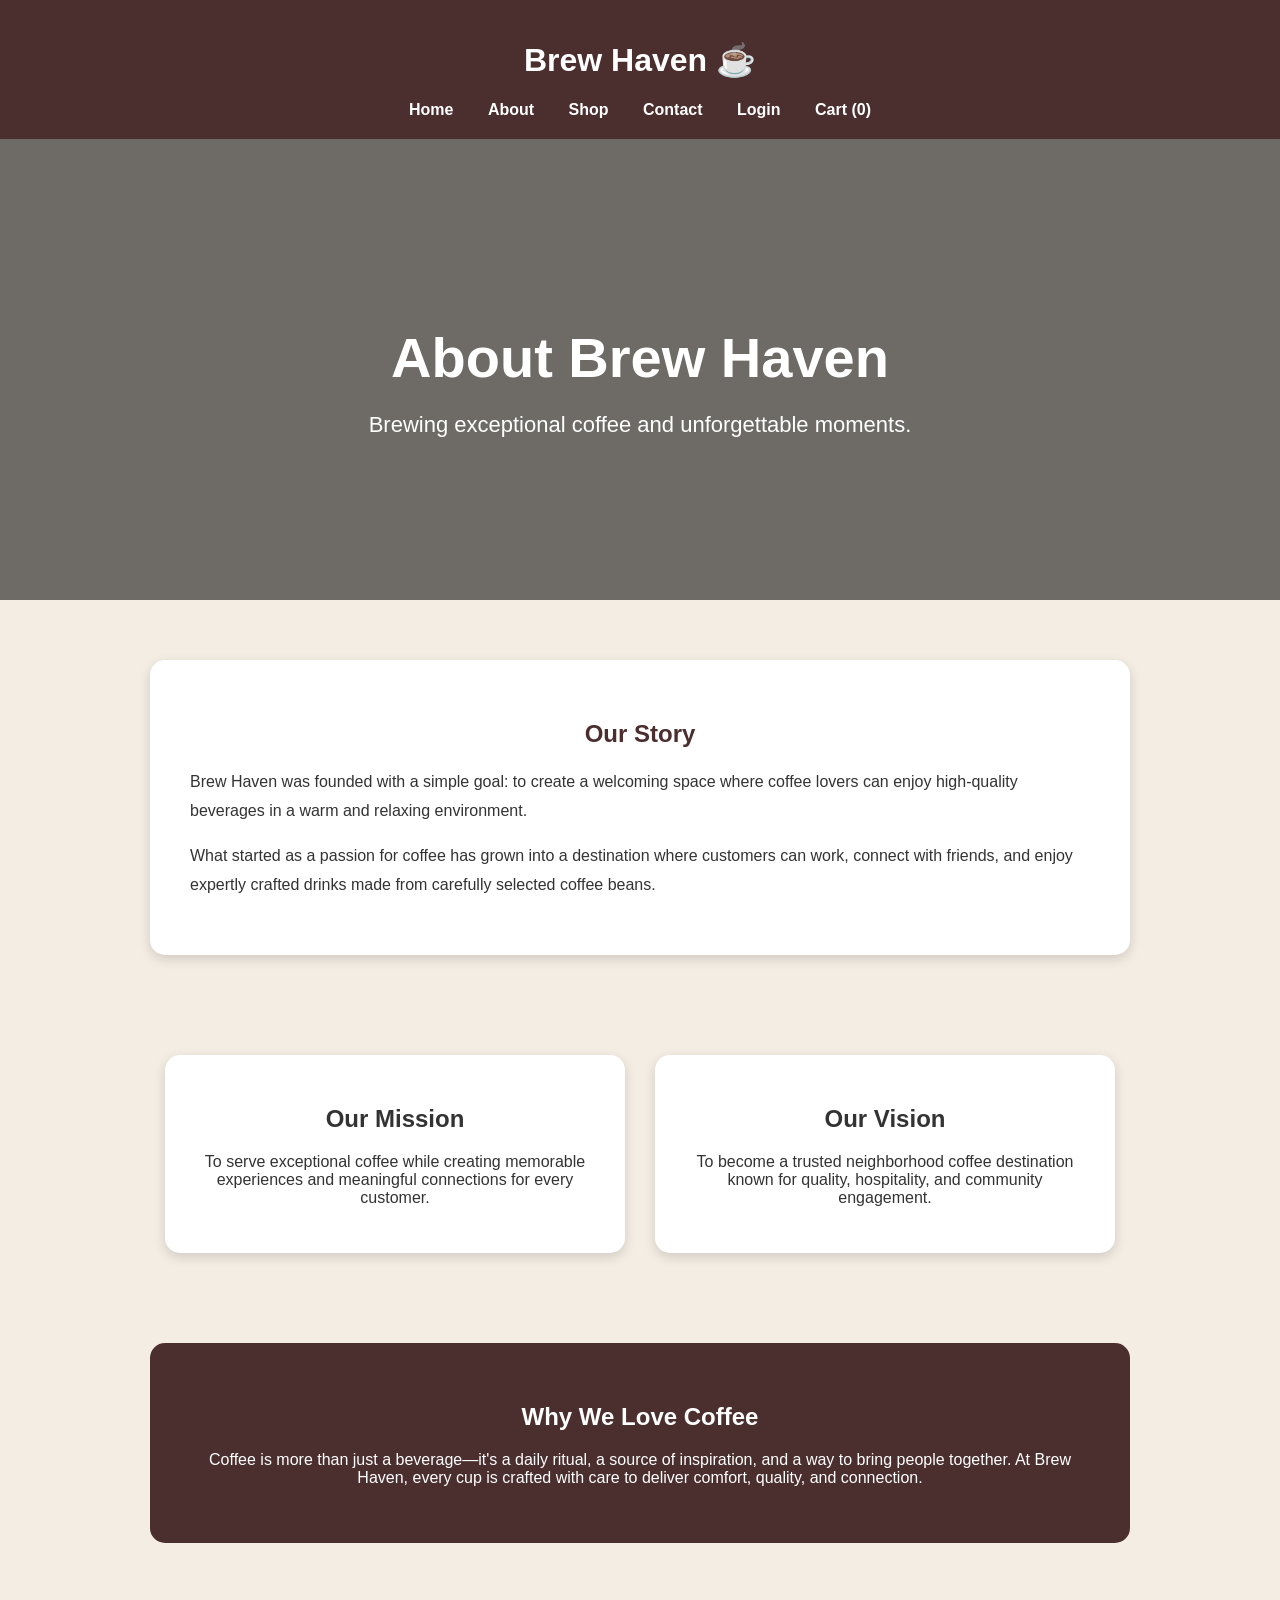
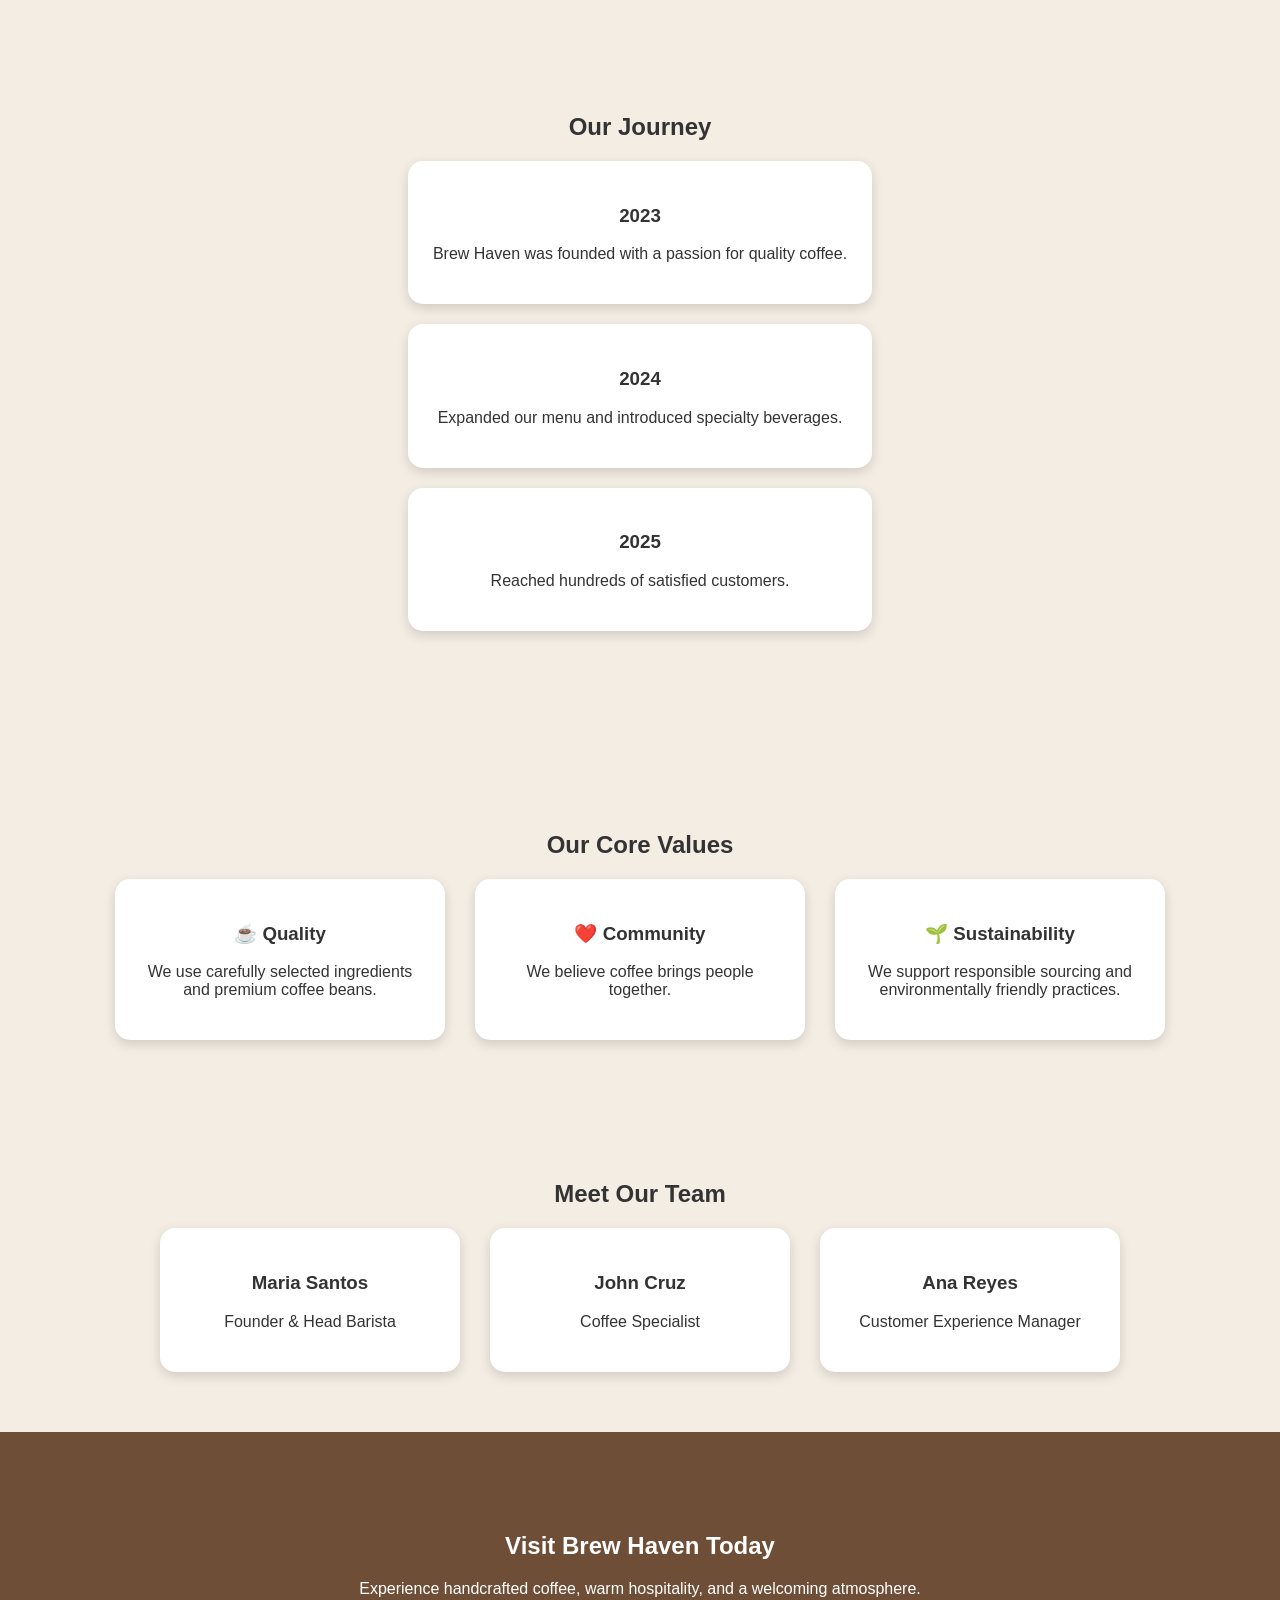
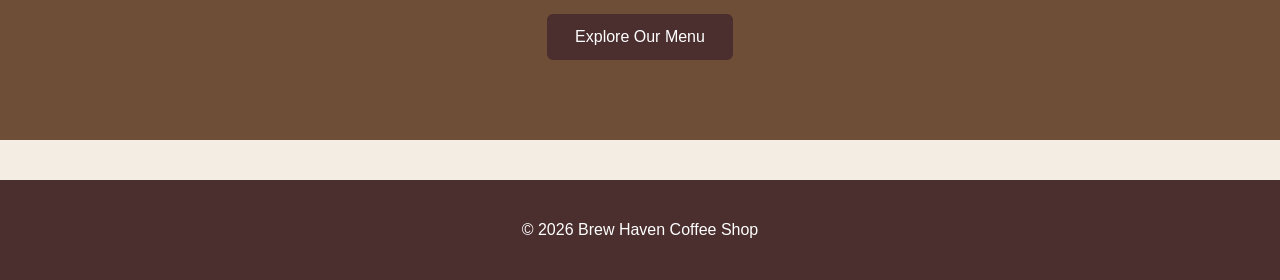
==== about.html @ 2f099eab "Add files via upload" ====
<!DOCTYPE html>

<html lang="en">
<head>
    <meta charset="UTF-8">
    <meta name="viewport" content="width=device-width, initial-scale=1.0">
    <title>About Us - Brew Haven</title>
    <link rel="icon" href="images/favicon.jpg?v=5">
    <link rel="stylesheet" href="style.css">
</head>

<body>

<header>
    <h1>Brew Haven ☕</h1>

<nav>
    <a href="index.html">Home</a>
    <a href="about.html">About</a>
    <a href="products.html">Shop</a>
    <a href="contact.html">Contact</a>
    <a href="login.html">Login</a>
    <a href="cart.html">
    Cart (<span id="cartCount">0</span>)
</a>
</nav>

</header>

<section class="about-banner">
    <h1>About Brew Haven</h1>
    <p>Brewing exceptional coffee and unforgettable moments.</p>
</section>

<section class="about-content">

<h2>Our Story</h2>

<p>
    Brew Haven was founded with a simple goal: to create a welcoming
    space where coffee lovers can enjoy high-quality beverages in a
    warm and relaxing environment.
</p>

<p>
    What started as a passion for coffee has grown into a destination
    where customers can work, connect with friends, and enjoy expertly
    crafted drinks made from carefully selected coffee beans.
</p>

</section>

<section class="mission-vision">

<div class="mv-card">
    <h2>Our Mission</h2>

    <p>
        To serve exceptional coffee while creating memorable experiences
        and meaningful connections for every customer.
    </p>
</div>

<div class="mv-card">
    <h2>Our Vision</h2>

    <p>
        To become a trusted neighborhood coffee destination known for
        quality, hospitality, and community engagement.
    </p>
</div>

<section class="coffee-passion">

    <h2>Why We Love Coffee</h2>

    <p>
        Coffee is more than just a beverage—it's a daily ritual,
        a source of inspiration, and a way to bring people together.
        At Brew Haven, every cup is crafted with care to deliver
        comfort, quality, and connection.
    </p>

</section>

<section class="journey">

    <h2>Our Journey</h2>

    <div class="journey-card">
        <h3>2023</h3>
        <p>Brew Haven was founded with a passion for quality coffee.</p>
    </div>

    <div class="journey-card">
        <h3>2024</h3>
        <p>Expanded our menu and introduced specialty beverages.</p>
    </div>

    <div class="journey-card">
        <h3>2025</h3>
        <p>Reached hundreds of satisfied customers.</p>
    </div>

</section>

</section>

<section class="values">

<h2>Our Core Values</h2>

<div class="values-grid">

    <div class="value-card">
        <h3>☕ Quality</h3>
        <p>We use carefully selected ingredients and premium coffee beans.</p>
    </div>

    <div class="value-card">
        <h3>❤️ Community</h3>
        <p>We believe coffee brings people together.</p>
    </div>

    <div class="value-card">
        <h3>🌱 Sustainability</h3>
        <p>We support responsible sourcing and environmentally friendly practices.</p>
    </div>

</div>

</section>

<section class="team-section">

<h2>Meet Our Team</h2>

<div class="team-grid">

    <div class="team-card">
        <h3>Maria Santos</h3>
        <p>Founder & Head Barista</p>
    </div>

    <div class="team-card">
        <h3>John Cruz</h3>
        <p>Coffee Specialist</p>
    </div>

    <div class="team-card">
        <h3>Ana Reyes</h3>
        <p>Customer Experience Manager</p>
    </div>

</div>

</section>

<section class="visit-us">

    <h2>Visit Brew Haven Today</h2>

    <p>
        Experience handcrafted coffee, warm hospitality,
        and a welcoming atmosphere.
    </p>

    <a href="products.html">
        <button>Explore Our Menu</button>
    </a>

</section>

<footer>
    <p>© 2026 Brew Haven Coffee Shop</p>
</footer>

<script>

function updateCartCount(){

    const cart =
    JSON.parse(
        localStorage.getItem("cart")
    ) || [];

    const cartCount =
    document.getElementById(
        "cartCount"
    );

    if(cartCount){

        cartCount.textContent =
        cart.length;

    }
}

updateCartCount();

</script>

</body>
</html>
---- style.css ----
body{
margin:0;
font-family:Arial, sans-serif;
background:#f4ede4;
color:#333;
}

header{
background:#4b2e2e;
color:white;
text-align:center;
padding:20px;
}

nav{
margin-top:15px;
}

nav a{
color:white;
text-decoration:none;
margin:0 15px;
font-weight:bold;
}

.hero{
background-image:
linear-gradient(
rgba(0,0,0,.55),
rgba(0,0,0,.55)
),
url('https://images.unsplash.com/photo-1495474472287-4d71bcdd2085?w=1600');

background-size:cover;
background-position:center;
color:white;
text-align:center;
padding:140px 20px;

}

.hero h1{
font-size:60px;
margin-bottom:10px;
}

.hero h2{
font-size:36px;
margin-bottom:20px;
}

.hero p{
max-width:700px;
margin:auto;
line-height:1.8;
margin-bottom:30px;
}

button{
background:#4b2e2e;
color:white;
border:none;
padding:14px 28px;
border-radius:6px;
cursor:pointer;
font-size:16px;
}

button:hover{
    background:#6f4e37;
}

.featured,
.why-us,
.about-home,
.gallery,
.reviews{
padding:80px 20px;
text-align:center;
}

.featured h2{
    text-align:center;
    width:100%;
    display:block;
    margin-bottom:40px;
    color:#4b2e2e;
    font-size:36px;
}

.featured h2,
.why-us h2,
.about-home h2,
.gallery h2,
.reviews h2{
color:#4b2e2e;
font-size:36px;
margin-bottom:40px;
}

.featured-grid,
.feature-row{
display:flex;
justify-content:center;
gap:30px;
flex-wrap:wrap;
}

.feature-card,
.why-card{
background:white;
width:280px;
padding:30px;
border-radius:15px;
box-shadow:0 4px 12px rgba(0,0,0,.15);
}

.about-home{
max-width:900px;
margin:auto;
background:white;
border-radius:15px;
box-shadow:0 4px 12px rgba(0,0,0,.15);
}

.about-home p{
line-height:1.8;
}

.stats{
background:#4b2e2e;
color:white;
display:flex;
justify-content:center;
gap:100px;
padding:60px 20px;
flex-wrap:wrap;
}

.stat h2{
font-size:42px;
margin-bottom:10px;
}

.gallery-grid{
display:flex;
justify-content:center;
gap:20px;
flex-wrap:wrap;
}

.gallery-grid img{
width:320px;
height:220px;
object-fit:cover;
border-radius:15px;
box-shadow:0 4px 12px rgba(0,0,0,.15);
}

.review-card{
background:white;
max-width:500px;
margin:20px auto;
padding:25px;
border-radius:15px;
box-shadow:0 4px 12px rgba(0,0,0,.15);
}

footer{
background:#4b2e2e;
color:white;
text-align:center;
padding:25px;
margin-top:40px;
}

.about-banner{
    background-image:
    linear-gradient(
        rgba(0,0,0,.55),
        rgba(0,0,0,.55)
    ),
    url('https://images.unsplash.com/photo-1445116572660-236099ec97a0?w=1600');

    background-size:cover;
    background-position:center;

    color:white;
    text-align:center;
    padding:140px 20px;
}

.about-banner h1{
    font-size:56px;
    margin-bottom:15px;
}

.about-banner p{
    font-size:22px;
}

.about-content{
max-width:900px;
margin:60px auto;
background:white;
padding:40px;
border-radius:15px;
box-shadow:0 4px 12px rgba(0,0,0,.15);
}

.about-content h2{
color:#4b2e2e;
text-align:center;
}

.about-content p{
line-height:1.8;
}

.mission-vision{
display:flex;
justify-content:center;
gap:30px;
flex-wrap:wrap;
padding:40px 20px;
}

.mv-card{
background:white;
width:400px;
padding:30px;
border-radius:15px;
box-shadow:0 4px 12px rgba(0,0,0,.15);
text-align:center;
}

.values{
padding:60px 20px;
text-align:center;
}

.values-grid{
display:flex;
justify-content:center;
gap:30px;
flex-wrap:wrap;
}

.value-card{
background:white;
width:280px;
padding:25px;
border-radius:15px;
box-shadow:0 4px 12px rgba(0,0,0,.15);
}

.team-section{
padding:60px 20px;
text-align:center;
}

.team-grid{
display:flex;
justify-content:center;
gap:30px;
flex-wrap:wrap;
}

.team-card{
background:white;
width:250px;
padding:25px;
border-radius:15px;
box-shadow:0 4px 12px rgba(0,0,0,.15);
}

.coffee-passion{
    max-width:900px;
    margin:60px auto;
    background:#4b2e2e;
    color:white;
    padding:40px;
    border-radius:15px;
    text-align:center;
}

.journey{
    padding:60px 20px;
    text-align:center;
}

.journey-card{
    background:white;
    max-width:700px;
    margin:20px auto;
    padding:25px;
    border-radius:15px;
    box-shadow:0 4px 12px rgba(0,0,0,.15);
}

.visit-us{
    background:#6f4e37;
    color:white;
    text-align:center;
    padding:80px 20px;
}

.shop-banner{
background-image:
linear-gradient(
rgba(0,0,0,.55),
rgba(0,0,0,.55)
),
url('https://images.unsplash.com/photo-1509042239860-f550ce710b93?w=1600');

background-size:cover;
background-position:center;
text-align:center;
color:white;
padding:120px 20px;

}

.shop-banner h1{
font-size:56px;
}

.menu-category{
padding:60px 20px;
text-align:center;
}

.menu-category h2{
color:#4b2e2e;
margin-bottom:30px;
font-size:36px;
}

.products{
display:flex;
justify-content:center;
gap:30px;
flex-wrap:wrap;
}

.card{
    background:white;
    width:300px;
    border-radius:15px;
    overflow:hidden;
    box-shadow:0 4px 12px rgba(0,0,0,.15);
    text-align:center;
}

.card:hover{
transform:translateY(-8px);
}

.card img{
width:100%;
height:220px;
object-fit:cover;
}

.card h3{
color:#4b2e2e;
margin-top:15px;
}

.card p{
font-weight:bold;
}

.card button{
margin-bottom:20px;
}

.card select{
width:80%;
padding:10px;
border-radius:8px;
border:1px solid #ccc;
margin-bottom:15px;
}

.contact-banner{
    background-image:
    linear-gradient(
        rgba(0,0,0,.55),
        rgba(0,0,0,.55)
    ),
    url('https://images.unsplash.com/photo-1495474472287-4d71bcdd2085?w=1600');

    background-size:cover;
    background-position:center;

    color:white;
    text-align:center;
    padding:120px 20px;
}

.contact-container{
    display:flex;
    justify-content:center;
    gap:40px;
    flex-wrap:wrap;
    padding:80px 20px;
}

.contact-form,
.contact-info{
    background:white;
    padding:30px;
    width:450px;
    border-radius:15px;
    box-shadow:0 4px 12px rgba(0,0,0,.15);
}

.contact-form input,
.contact-form textarea{
    width:100%;
    box-sizing:border-box;
    padding:15px;
    margin-bottom:20px;
    border:1px solid #ddd;
    border-radius:10px;
    font-size:16px;
}

.hours-section,
.map-section,
.social-section,
.faq-section{
    padding:60px 20px;
    text-align:center;
}

.hours-card,
.map-placeholder{
    max-width:700px;
    margin:auto;
    background:white;
    padding:30px;
    border-radius:15px;
    box-shadow:0 4px 12px rgba(0,0,0,.15);
}

.social-links{
    display:flex;
    justify-content:center;
    gap:40px;
    flex-wrap:wrap;
}

.social-links a{
    background:white;
    padding:25px;
    width:220px;
    text-decoration:none;
    color:#4b2e2e;
    font-weight:bold;
    border-radius:15px;
    box-shadow:0 4px 12px rgba(0,0,0,.15);
    transition:transform .3s;
}

.social-links a:hover{
    transform:translateY(-5px);
}

.faq-card{
    max-width:700px;
    margin:20px auto;
    background:white;
    padding:25px;
    border-radius:15px;
    box-shadow:0 4px 12px rgba(0,0,0,.15);
}

.login-page{

background-image:
linear-gradient(
    rgba(0,0,0,.55),
    rgba(0,0,0,.55)
),
url('https://images.unsplash.com/photo-1495474472287-4d71bcdd2085?w=1600');

background-size:cover;
background-position:center;
min-height:80vh;
display:flex;
justify-content:center;
align-items:center;
padding:50px 20px;

}

.login-card{

    background:white;
    width:500px;
    max-width:90%;
    padding:50px;
    border-radius:20px;
    text-align:center;
    box-shadow:0 8px 25px rgba(0,0,0,.15);
}

.login-card h2{
color:#4b2e2e;
}

.login-card p{
margin-bottom:25px;
}

.login-card input{
    width:100%;
    box-sizing:border-box;
    padding:14px;
    margin-bottom:15px;
    border:1px solid #ddd;
    border-radius:10px;
    font-size:16px;
}

.login-options{
    display:flex;
    justify-content:space-between;
    align-items:center;
    margin:20px 0;
}

.login-options label{
    display:flex;
    align-items:center;
    gap:10px;
    cursor:pointer;
    font-size:18px;
}

.login-options input[type="checkbox"]{
    width:18px;
    height:18px;
    margin:0;
}


.login-card button{
width:100%;
padding:15px;
}

.guest-btn{
background:#8b6b5c;
margin-top:10px;
}

.register-link{
margin-top:20px;
}

.register-link{
    text-align:center;
    margin-top:25px;
    font-size:18px;
}

.cart-banner{
    background:linear-gradient(
        rgba(0,0,0,.5),
        rgba(0,0,0,.5)
    ),
    url('images/espresso.jpg');

    background-size:cover;
    background-position:center;

    color:white;
    text-align:center;

    padding:100px 20px;
}

.cart-container{
    padding:60px 20px;
    display:flex;
    justify-content:center;
}

.cart-card{
    background:white;
    width:800px;
    max-width:95%;
    padding:40px;
    border-radius:20px;
    box-shadow:0 8px 25px rgba(0,0,0,.15);
}

.cart-card h2{
    text-align:center;
    color:#4b2e2e;
    margin-bottom:30px;
}

.cart-item{
    display:flex;
    justify-content:space-between;
    padding:15px 0;
    border-bottom:1px solid #eee;
}

.cart-summary{
    margin-top:25px;
}

.cart-summary p,
.cart-summary h3{
    display:flex;
    justify-content:space-between;
    margin:15px 0;
}

.cart-buttons{
    display:flex;
    justify-content:center;
    gap:20px;
    flex-wrap:wrap;
    margin-top:30px;
}

.checkout-btn{
    background:#8b6b5c;
}

.cart-quote{
    text-align:center;
    margin-top:30px;
    font-style:italic;
    color:#666;
}

.empty-cart{
    text-align:center;
    padding:30px;
}

.checkout-banner{

    background:
    linear-gradient(
        rgba(0,0,0,.5),
        rgba(0,0,0,.5)
    ),
    url('images/espresso.jpg');

    background-size:cover;
    background-position:center;

    color:white;
    text-align:center;

    padding:100px 20px;
}

.checkout-container{
    display:flex;
    justify-content:center;
    gap:40px;
    flex-wrap:wrap;
    padding:60px 20px;
}

.checkout-form,
.receipt-card{
    width:400px;
    text-align:center;
}

.receipt-card h2{
    margin-bottom:30px;
}

.receipt-card hr{
    margin:20px 0;
}

.receipt-card button{
    width:100%;
    margin-top:25px;
}

.checkout-form{
    width:550px;
}

.receipt-card{
    width:350px;
}

.checkout-form input,
.checkout-form textarea,
.checkout-form select{
    width:100%;
    box-sizing:border-box;
    padding:15px;
    margin-bottom:15px;
    border:1px solid #ddd;
    border-radius:10px;
}

.receipt-card h2{
    text-align:center;
    color:#4b2e2e;
}

.receipt-card p,
.receipt-card h3{
    display:flex;
    justify-content:space-between;
    margin:15px 0;
}

#cardSection{
    margin-top:15px;
}

#cardSection input{
    width:100%;
    box-sizing:border-box;
    padding:15px;
    margin-bottom:15px;
    border:1px solid #ddd;
    border-radius:10px;
}

.receipt-page{
    min-height:100vh;
    display:flex;
    justify-content:center;
    align-items:center;
    padding:40px;
    background:#f5f1eb;
}

.receipt-box{
    background:white;
    width:600px;
    max-width:95%;
    padding:40px;
    border-radius:20px;
    box-shadow:
    0 8px 25px
    rgba(0,0,0,.15);
    text-align:center;
}

.receipt-box h1{
    color:#4b2e2e;
}

.receipt-box hr{
    margin:20px 0;
}

.profile-container{
    display:flex;
    justify-content:center;
    padding:60px 20px;
}

.profile-card{
    width:700px;
    background:white;
    padding:40px;
    border-radius:20px;
    text-align:center;
    box-shadow: 0 8px 25px rgba(0,0,0,.15);
}

.profile-card h1{
    color:#4b2e2e;
}

.profile-card hr{
    margin:25px 0;
}

.search-container{
    text-align:center;
    margin:30px 0;
}

.search-container input{
    width:400px;
    max-width:90%;
    padding:15px;
    border:1px solid #ddd;
    border-radius:30px;
    font-size:16px;
    outline:none;
}

.search-container input:focus{
    border-color:#5a3434;
}
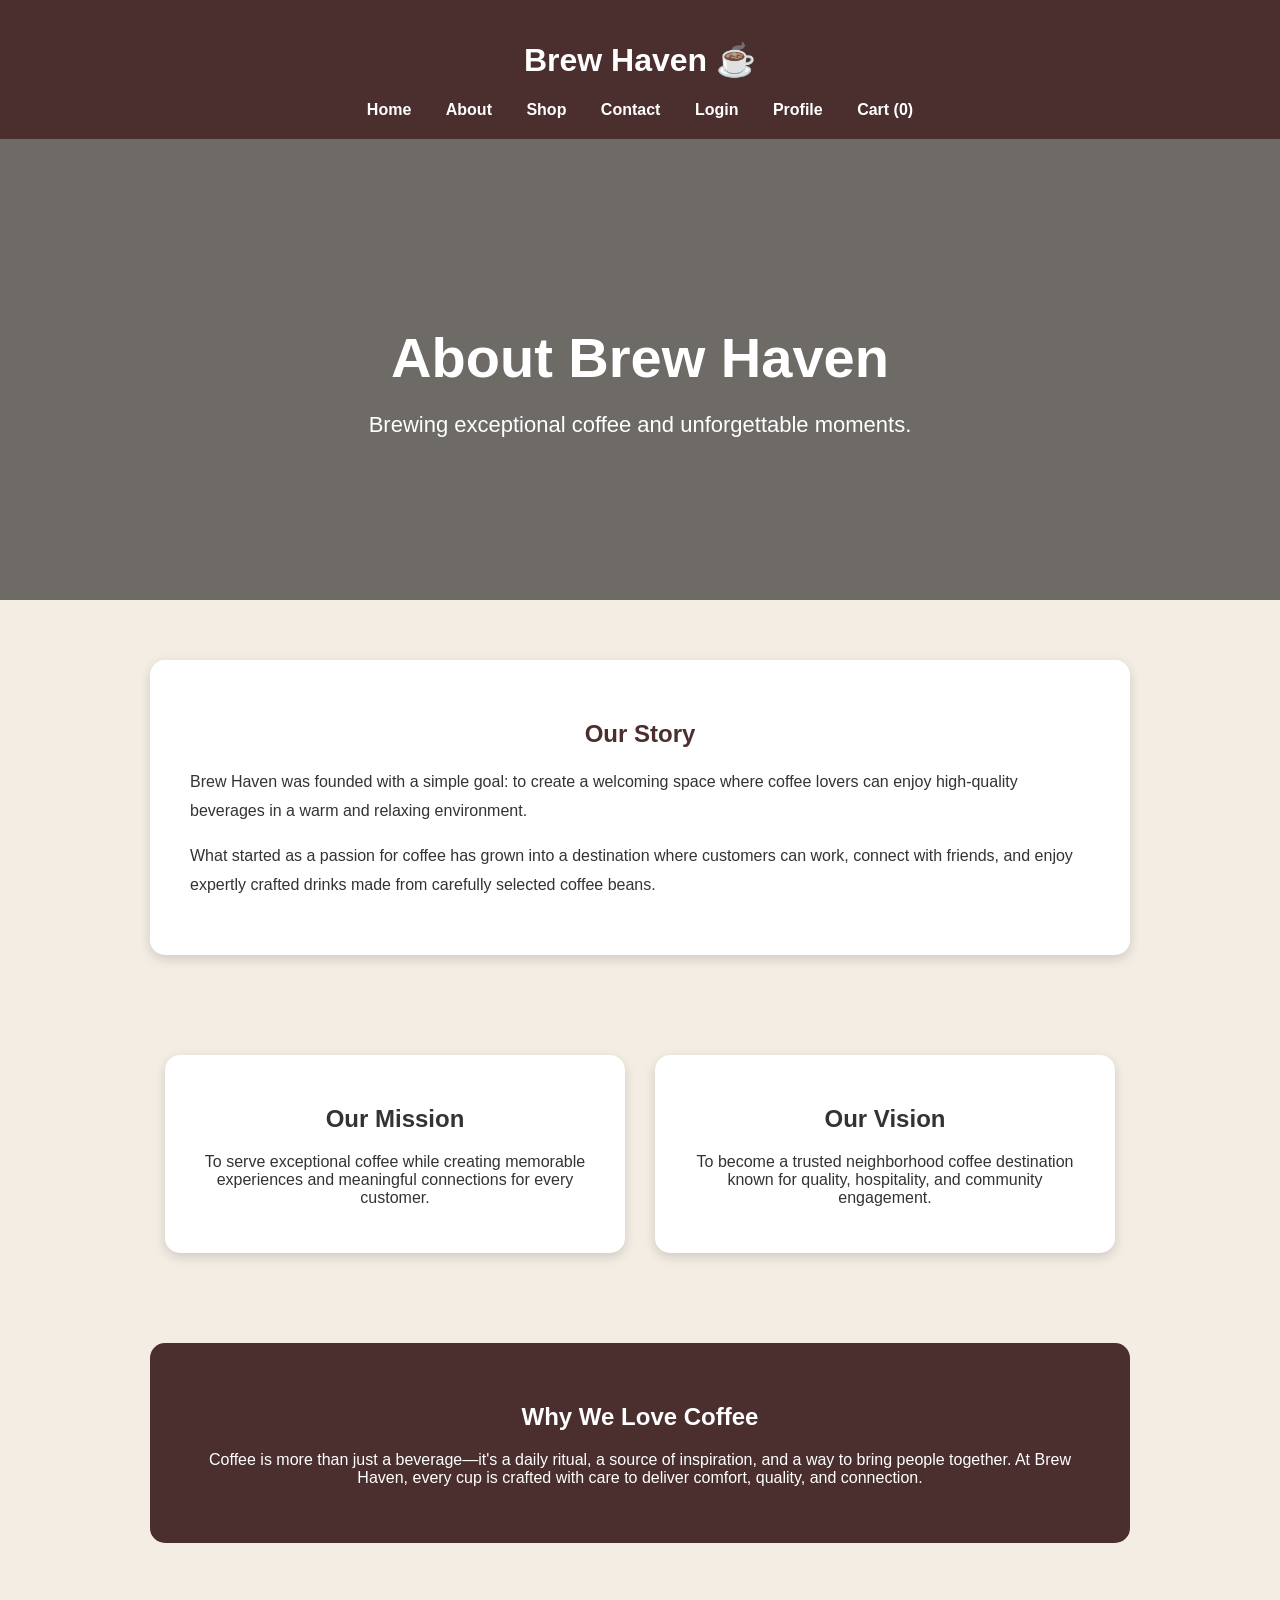
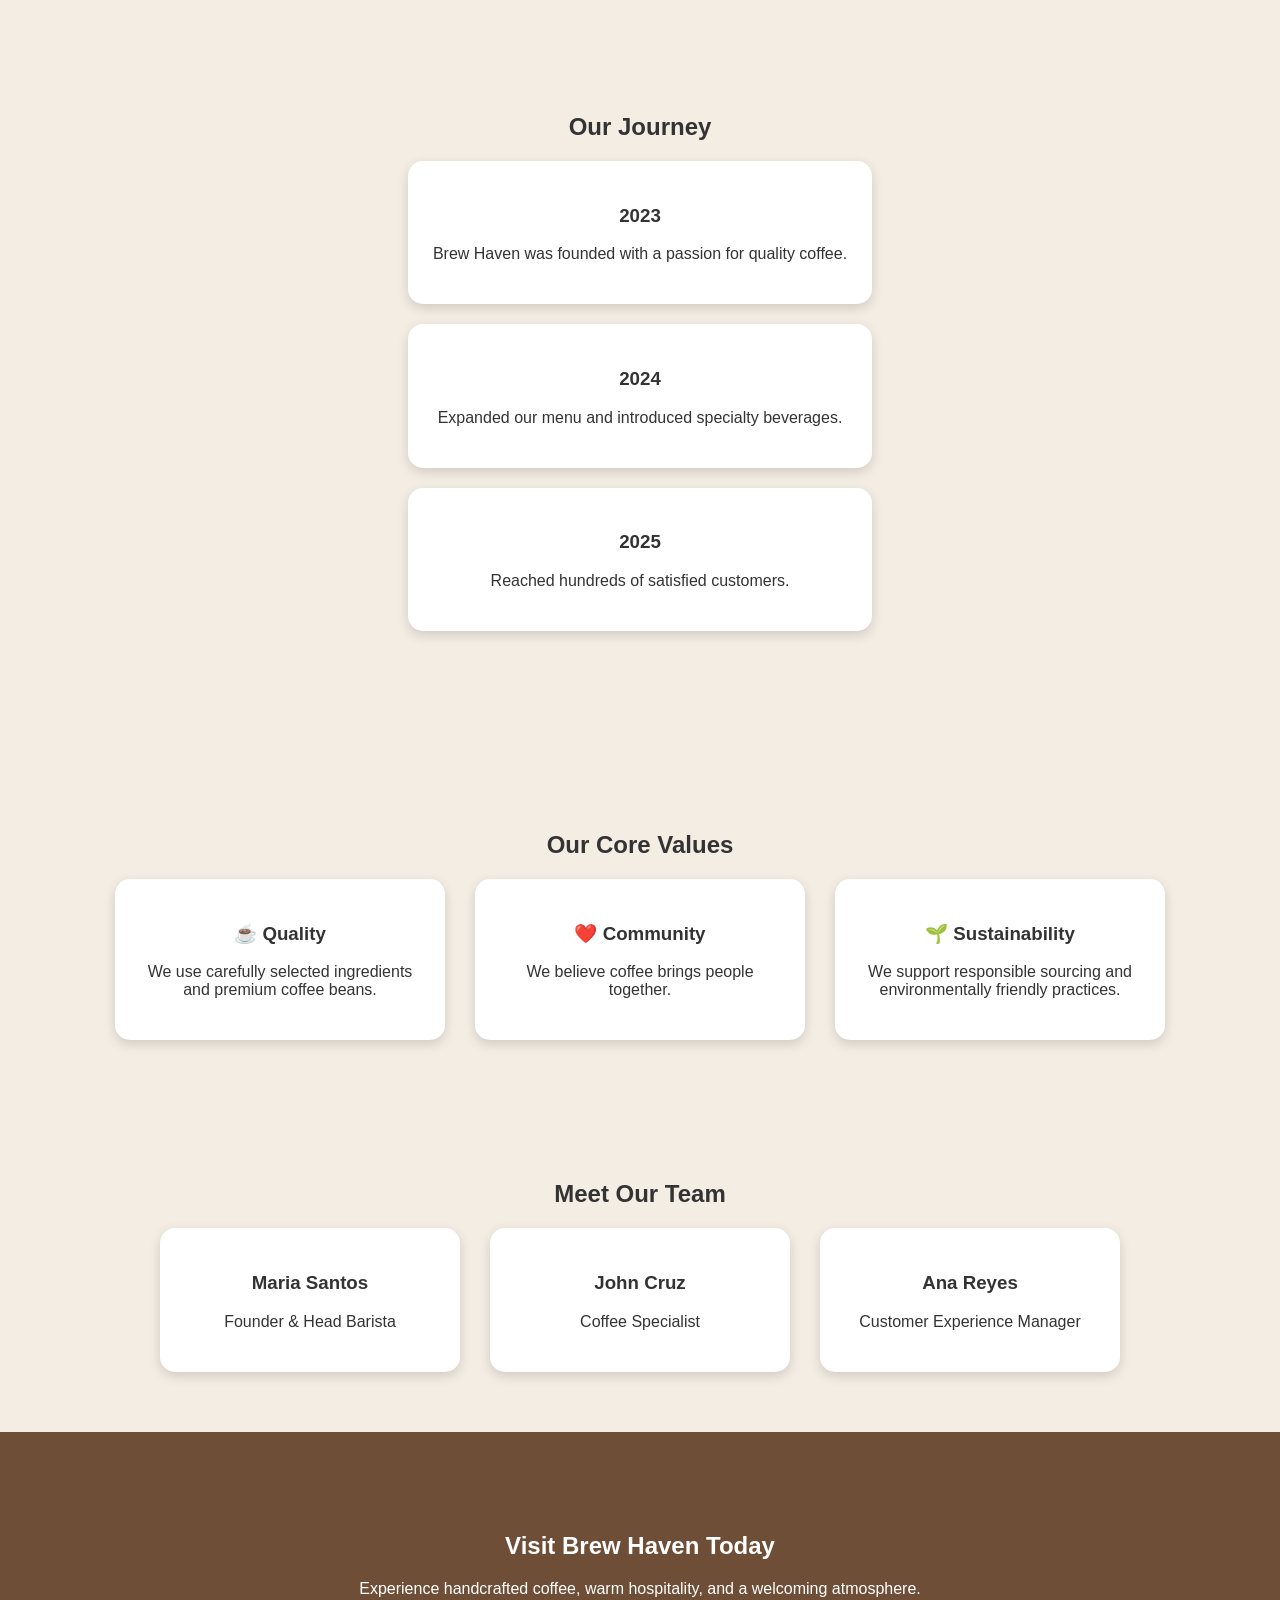
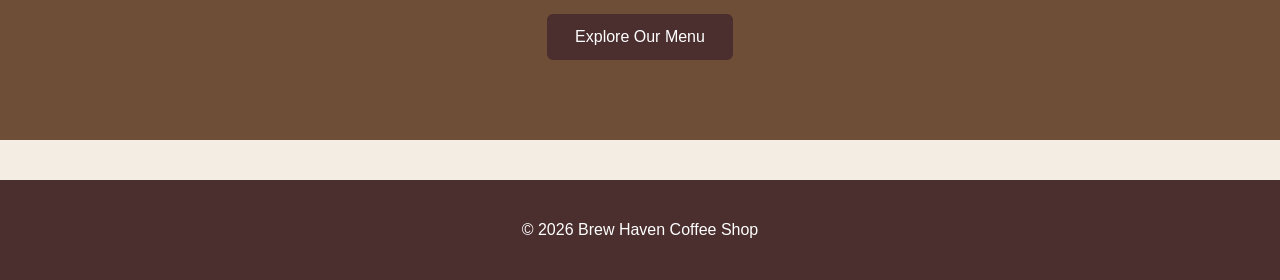
==== commit 5c4e9d1e: "Add files via upload" ====
--- a/about.html
+++ b/about.html
@@ -20,6 +20,7 @@
     <a href="products.html">Shop</a>
     <a href="contact.html">Contact</a>
     <a href="login.html">Login</a>
+    <a href="profile.html">Profile</a>
     <a href="cart.html">
     Cart (<span id="cartCount">0</span>)
 </a>
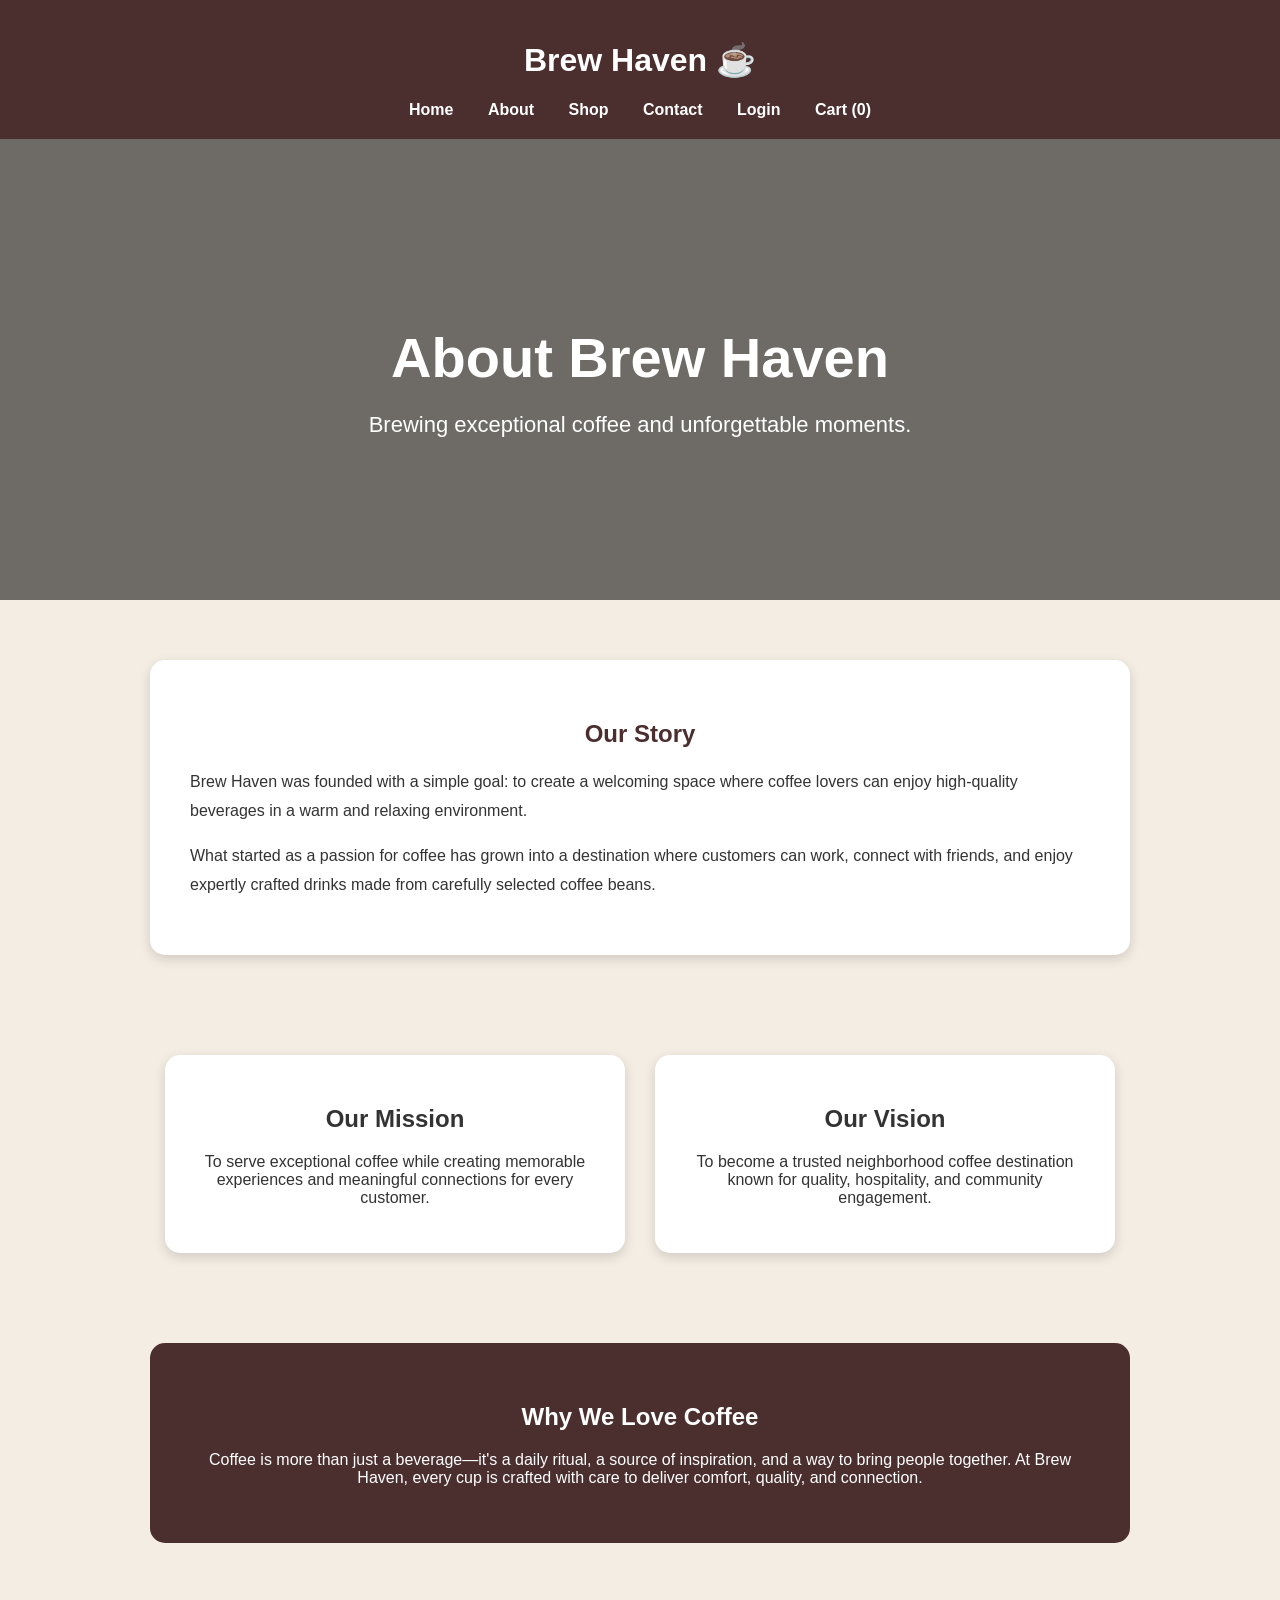
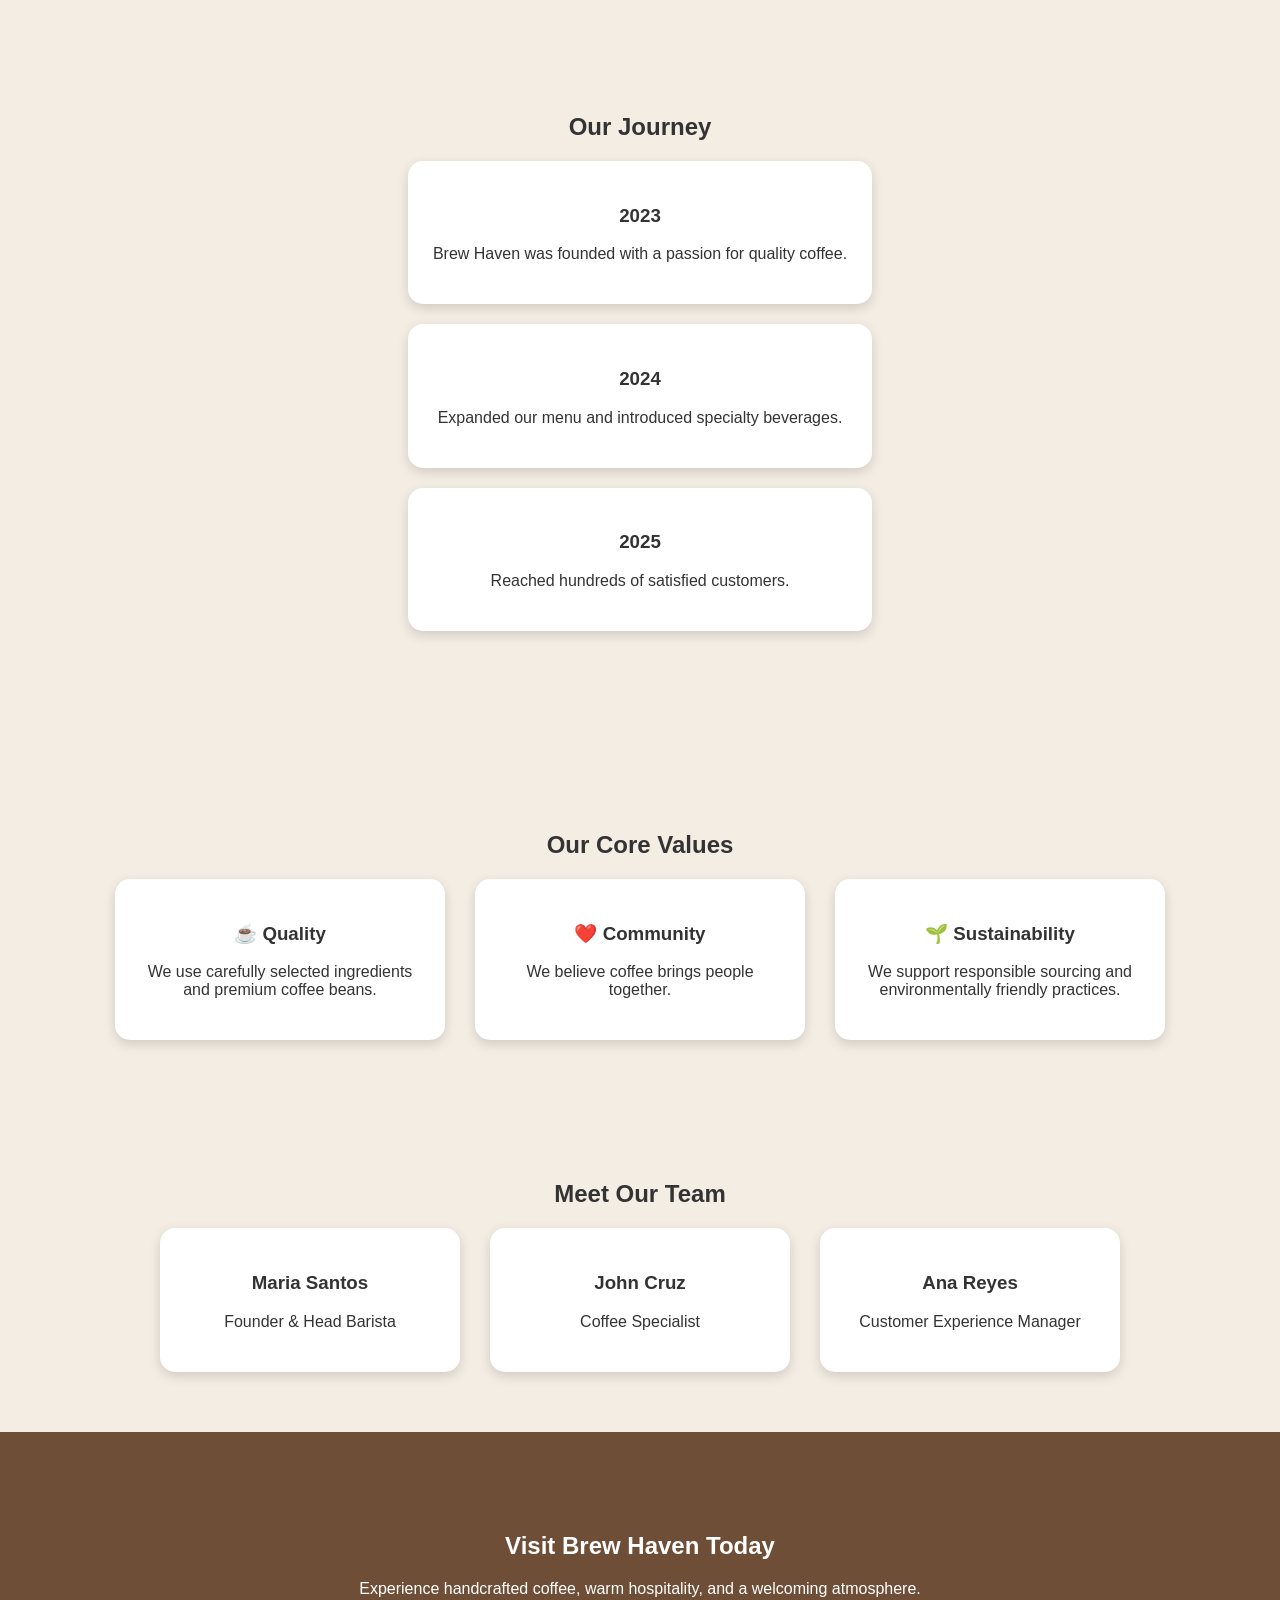
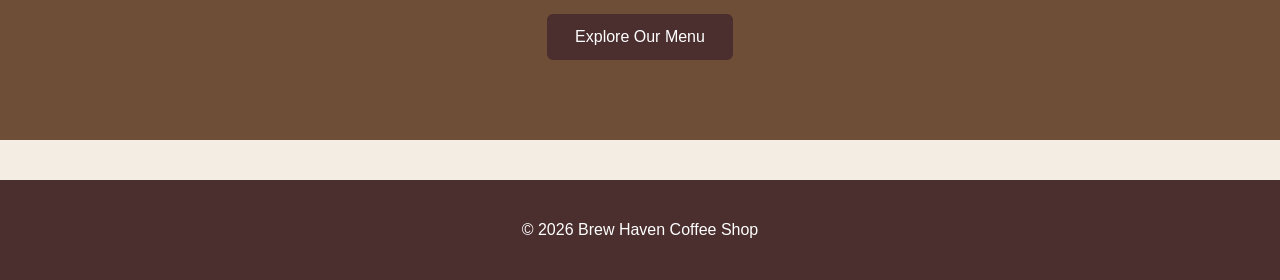
==== commit 699d3224: "Add files via upload" ====
--- a/about.html
+++ b/about.html
@@ -19,8 +19,8 @@
     <a href="about.html">About</a>
     <a href="products.html">Shop</a>
     <a href="contact.html">Contact</a>
-    <a href="login.html">Login</a>
-    <a href="profile.html">Profile</a>
+    <a href="login.html" id="loginLink">Login</a>
+    <a href="profile.html" id="profileLink">Profile</a>
     <a href="cart.html">
     Cart (<span id="cartCount">0</span>)
 </a>
@@ -202,5 +202,42 @@
 
 </script>
 
+<script>
+
+const user =
+JSON.parse(
+    localStorage.getItem(
+        "brewHavenUser"
+    )
+);
+
+const loginLink =
+document.getElementById(
+    "loginLink"
+);
+
+const profileLink =
+document.getElementById(
+    "profileLink"
+);
+
+if(user){
+
+    if(loginLink){
+        loginLink.style.display =
+        "none";
+    }
+
+}else{
+
+    if(profileLink){
+        profileLink.style.display =
+        "none";
+    }
+
+}
+
+</script>
+
 </body>
 </html>
--- a/style.css
+++ b/style.css
@@ -804,4 +804,17 @@
 
 .search-container input:focus{
     border-color:#5a3434;
+}
+
+.cart-item button{
+    background:#c0392b;
+    color:white;
+    border:none;
+    padding:8px 12px;
+    border-radius:8px;
+    cursor:pointer;
+}
+
+.cart-item button:hover{
+    background:#a93226;
 }
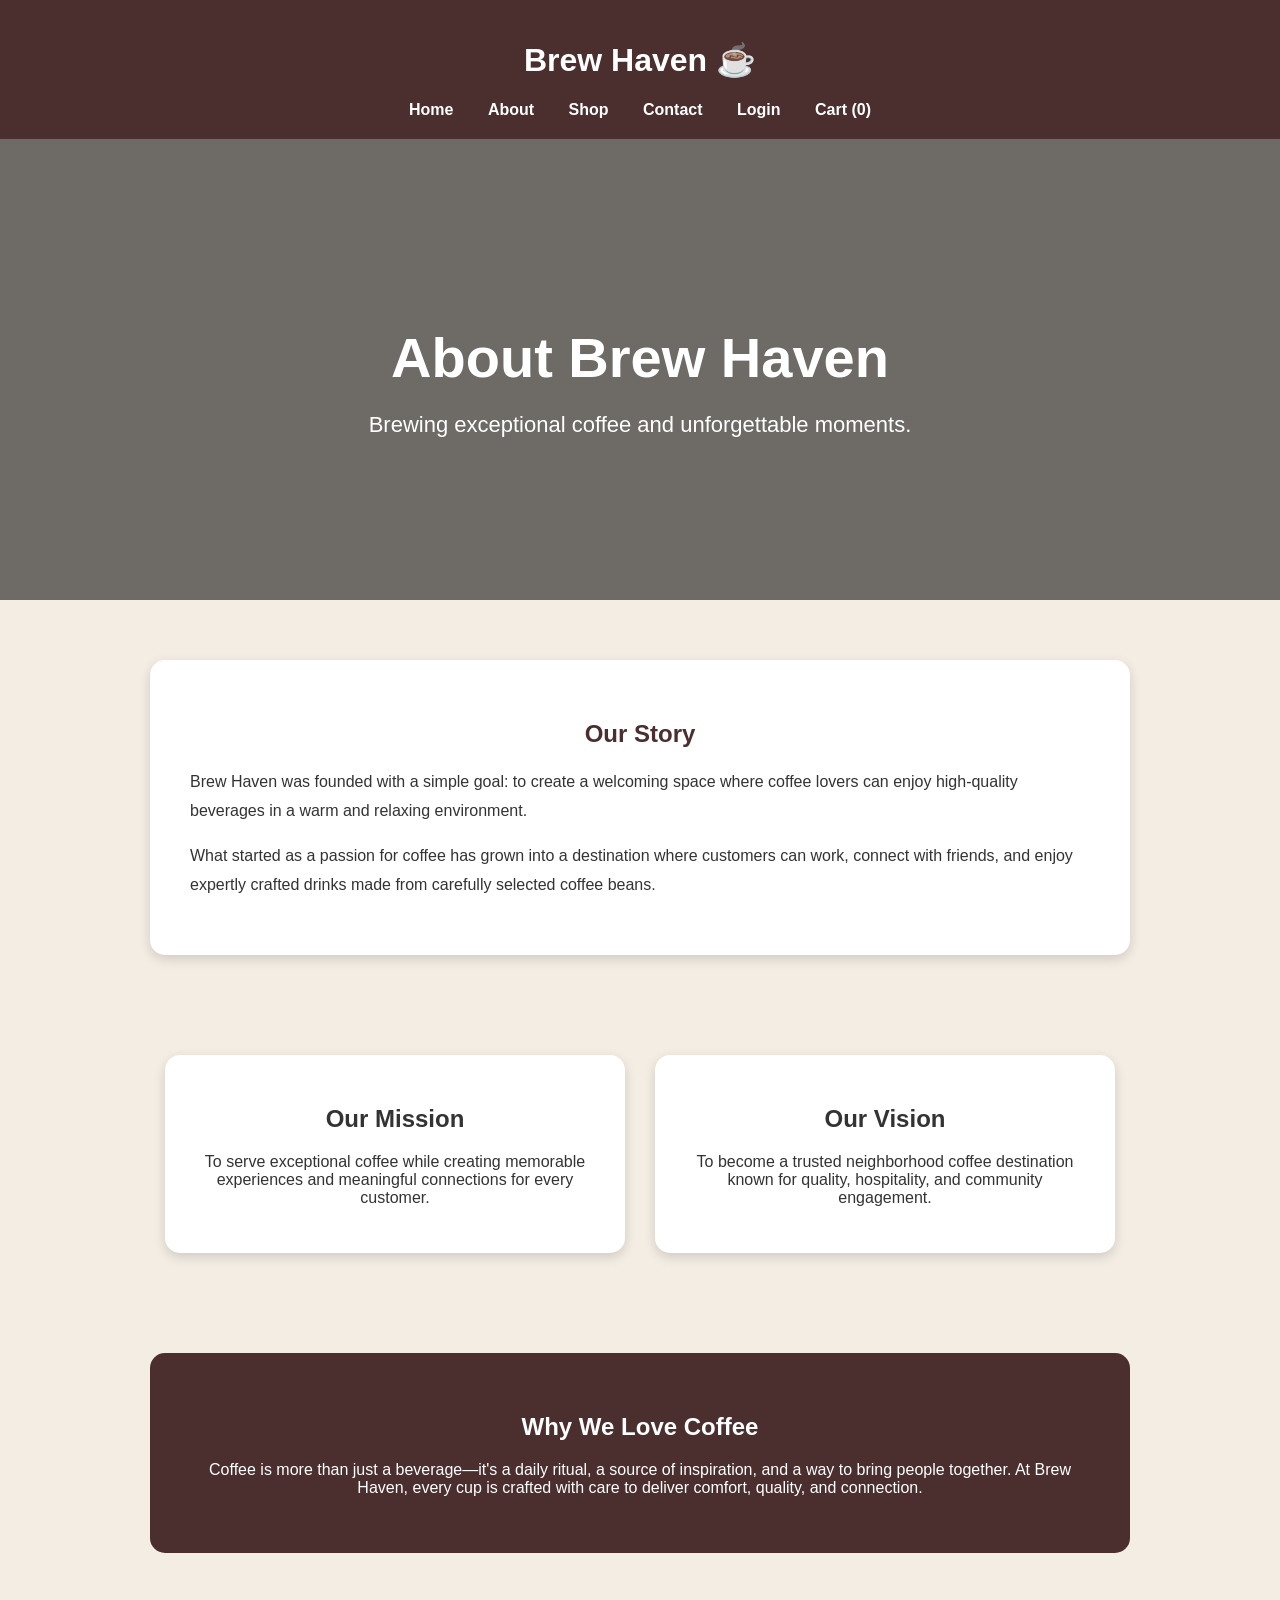
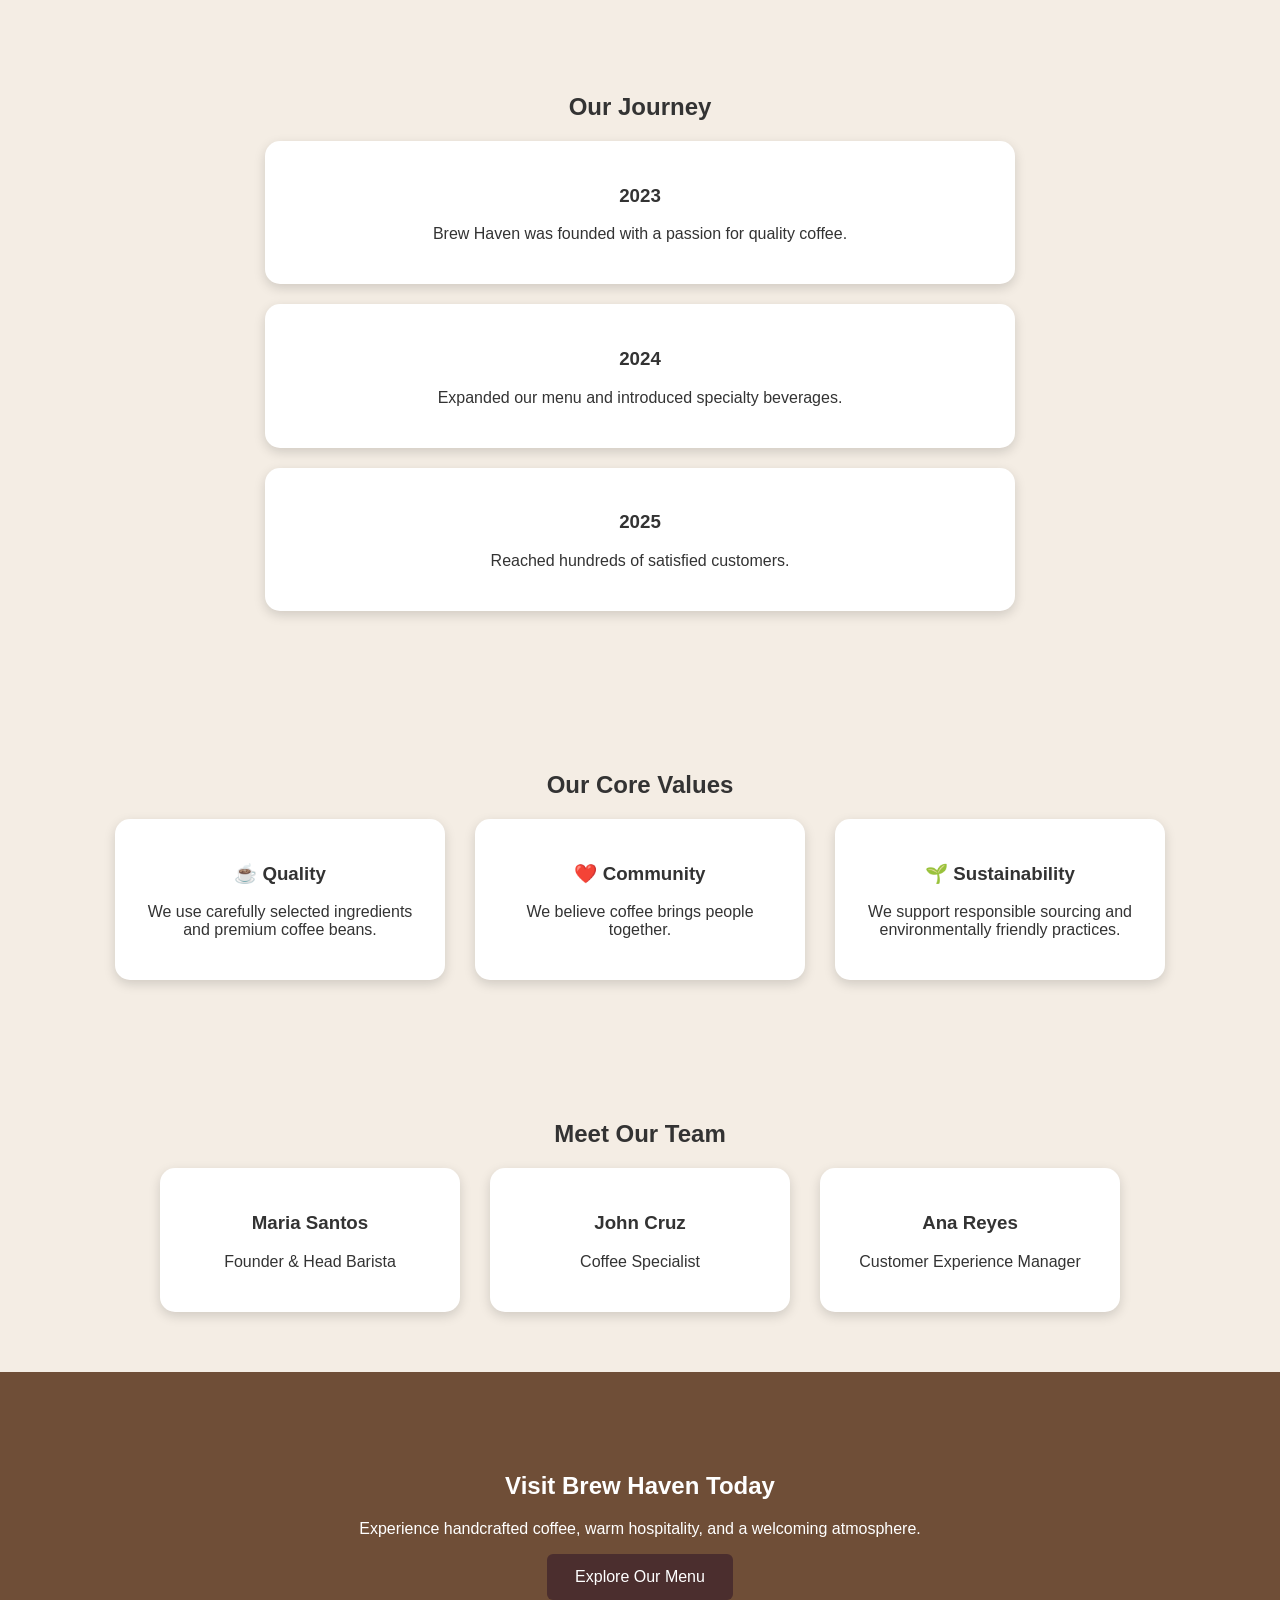
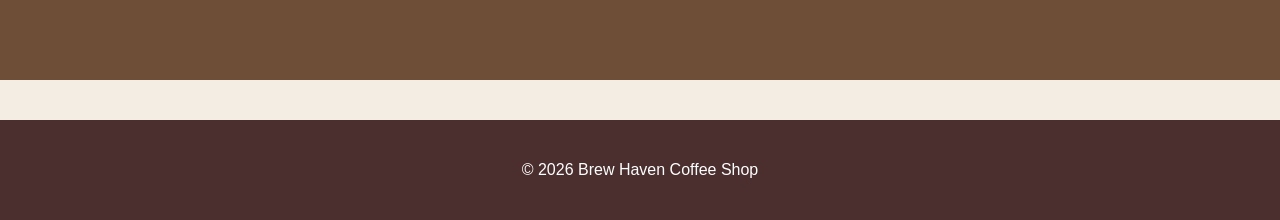
==== commit 1903e8d4: "Update about.html" ====
--- a/about.html
+++ b/about.html
@@ -71,6 +71,8 @@
     </p>
 </div>
 
+</section>
+
 <section class="coffee-passion">
 
     <h2>Why We Love Coffee</h2>
@@ -240,4 +242,4 @@
 </script>
 
 </body>
-</html>+</html>
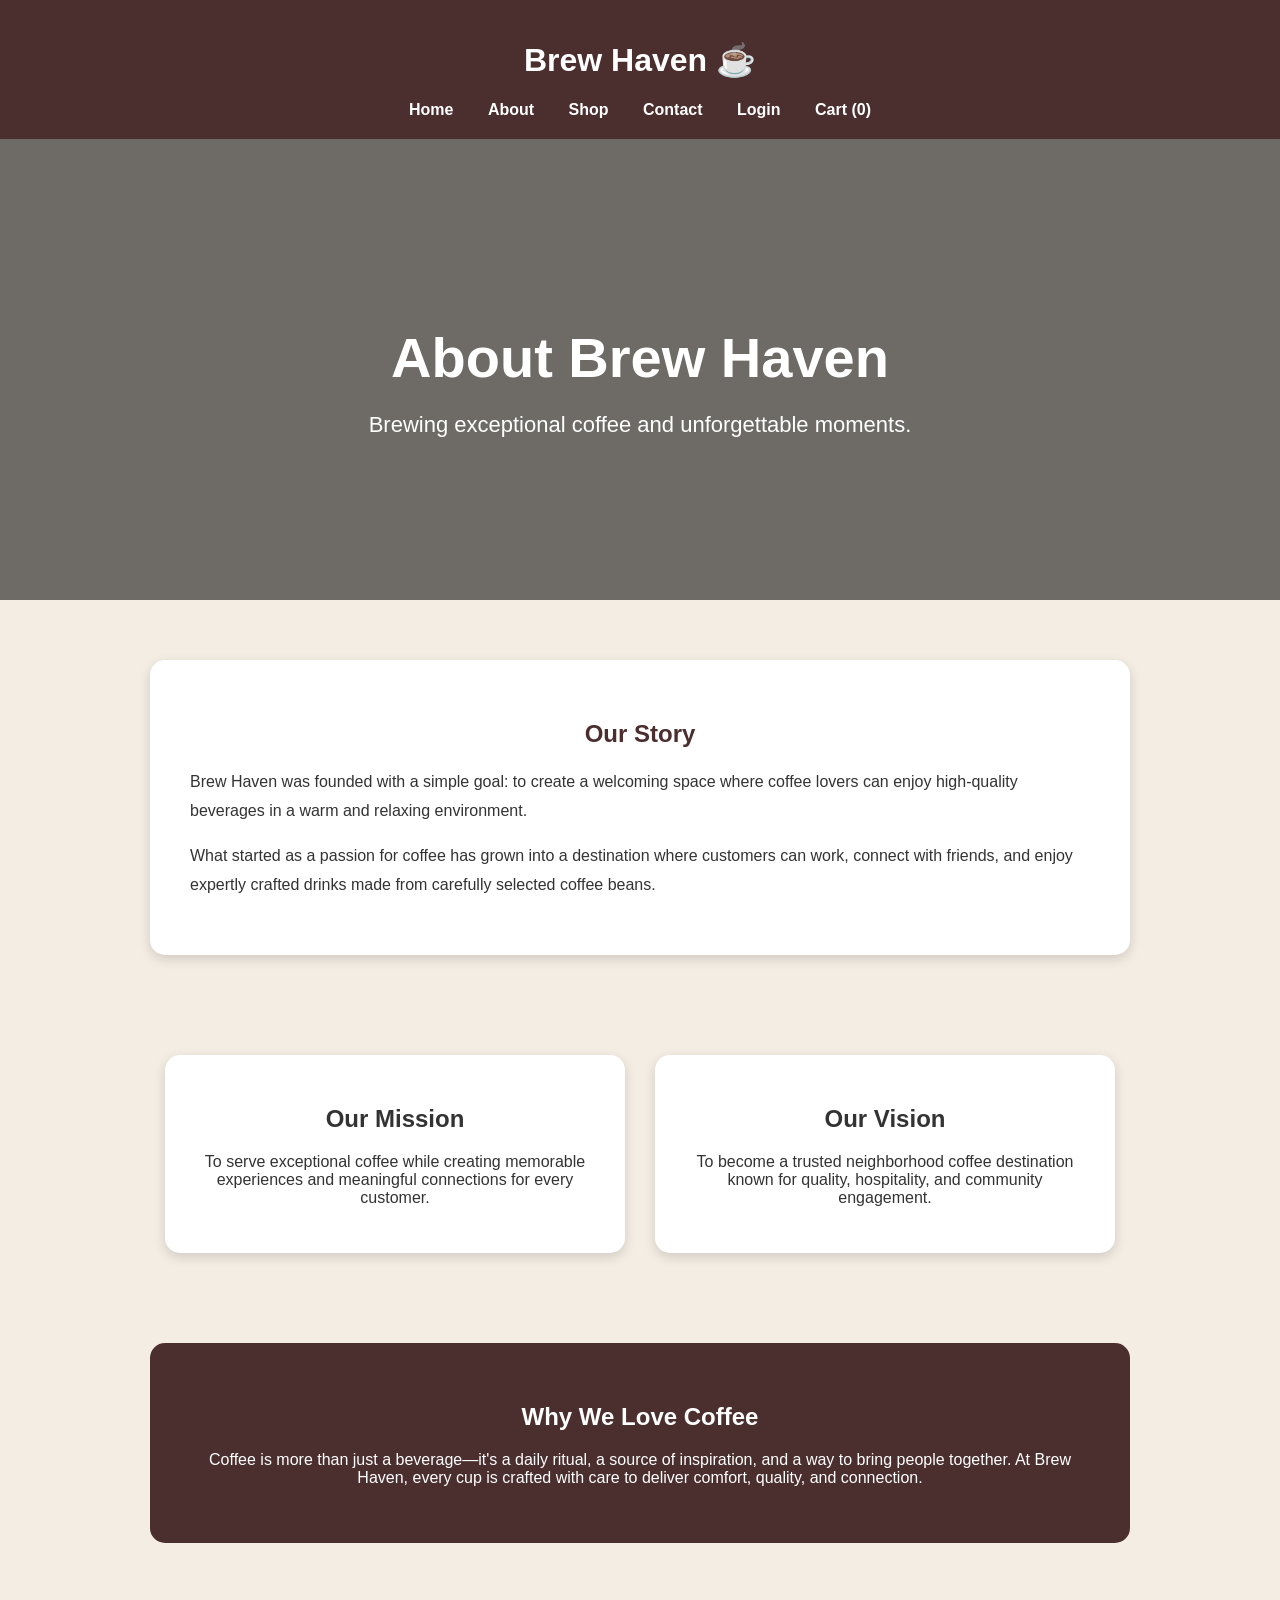
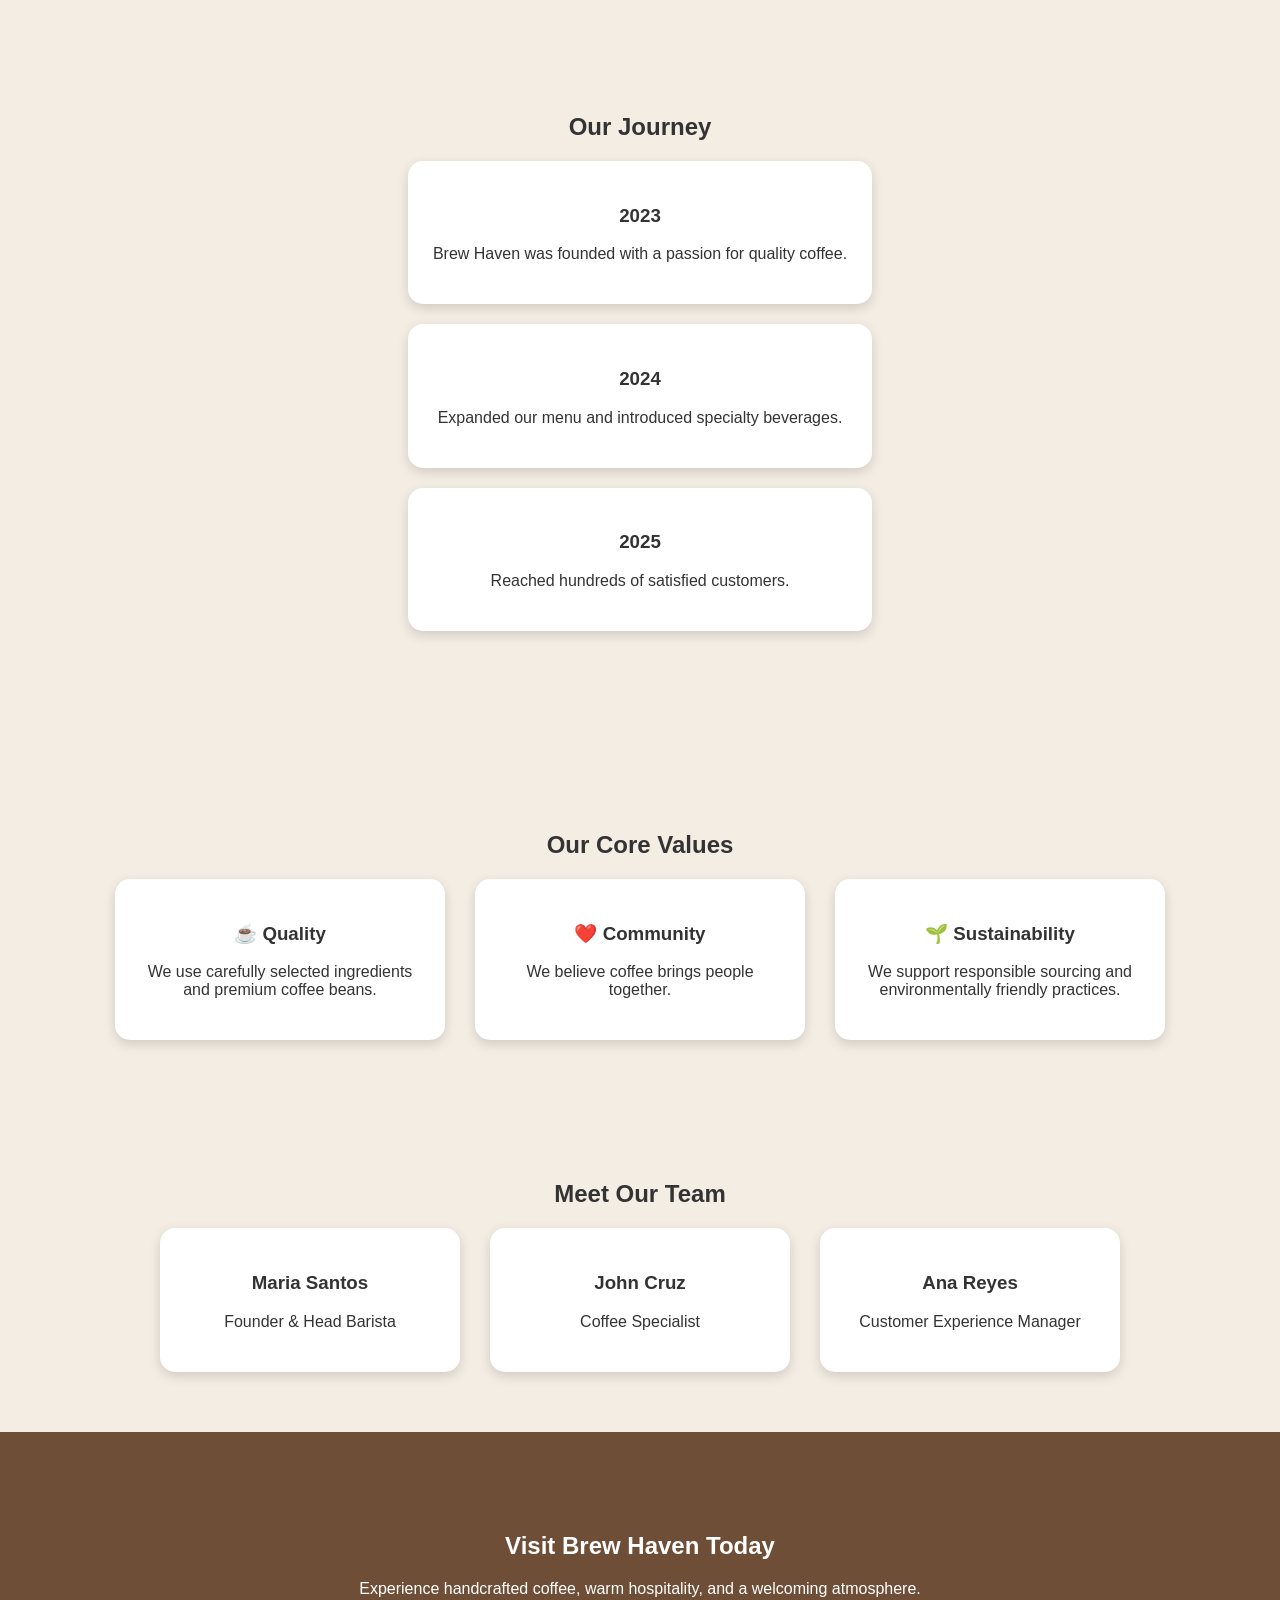
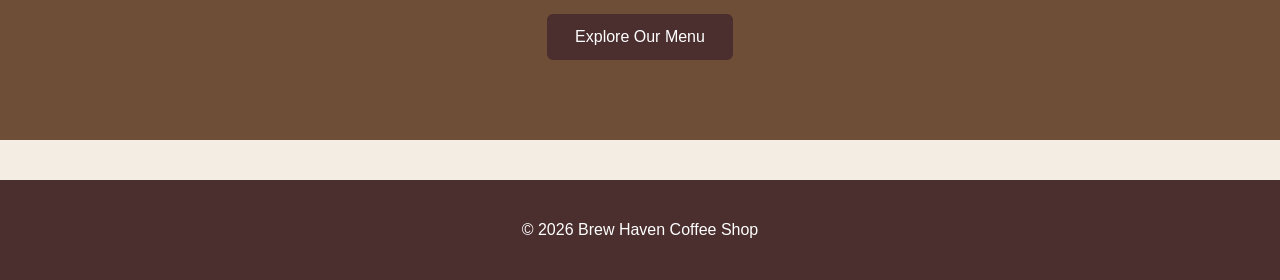
==== commit 3cdb80ad: "Update about.html" ====
--- a/about.html
+++ b/about.html
@@ -71,8 +71,6 @@
     </p>
 </div>
 
-</section>
-
 <section class="coffee-passion">
 
     <h2>Why We Love Coffee</h2>
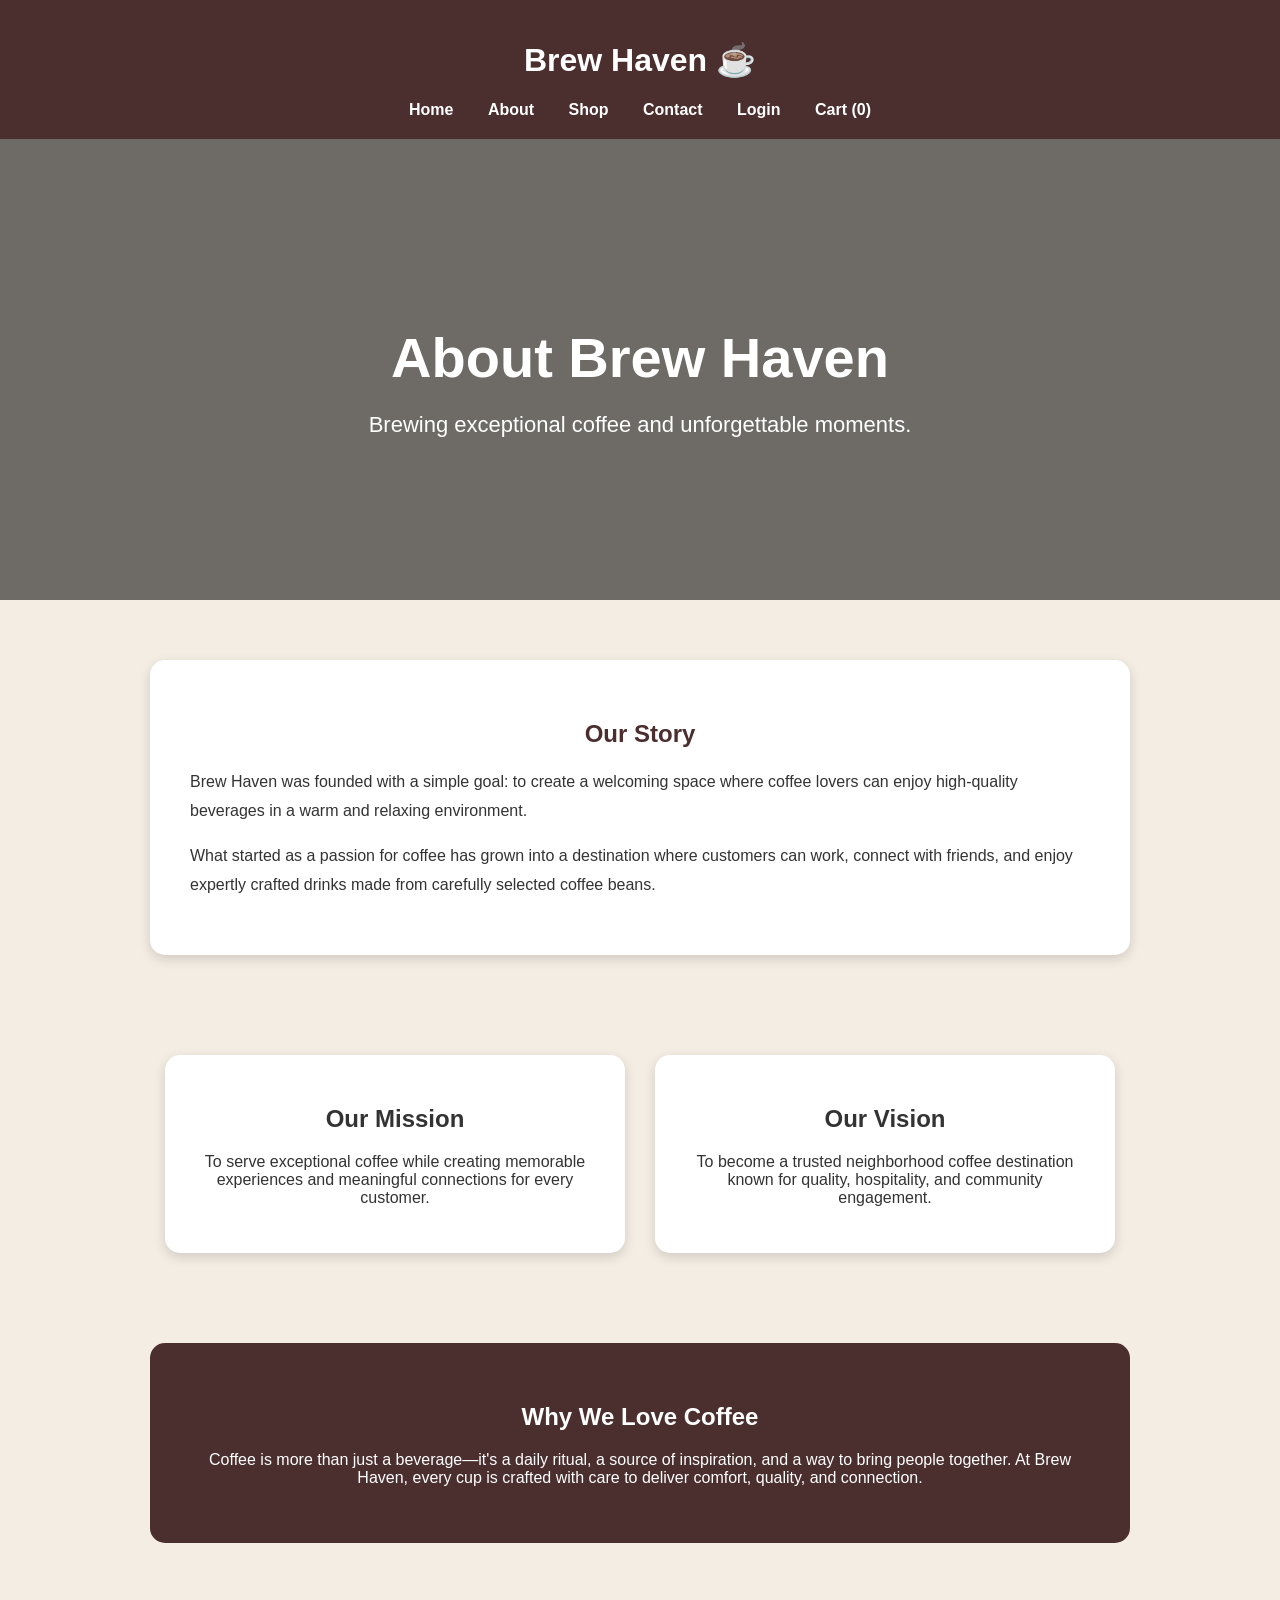
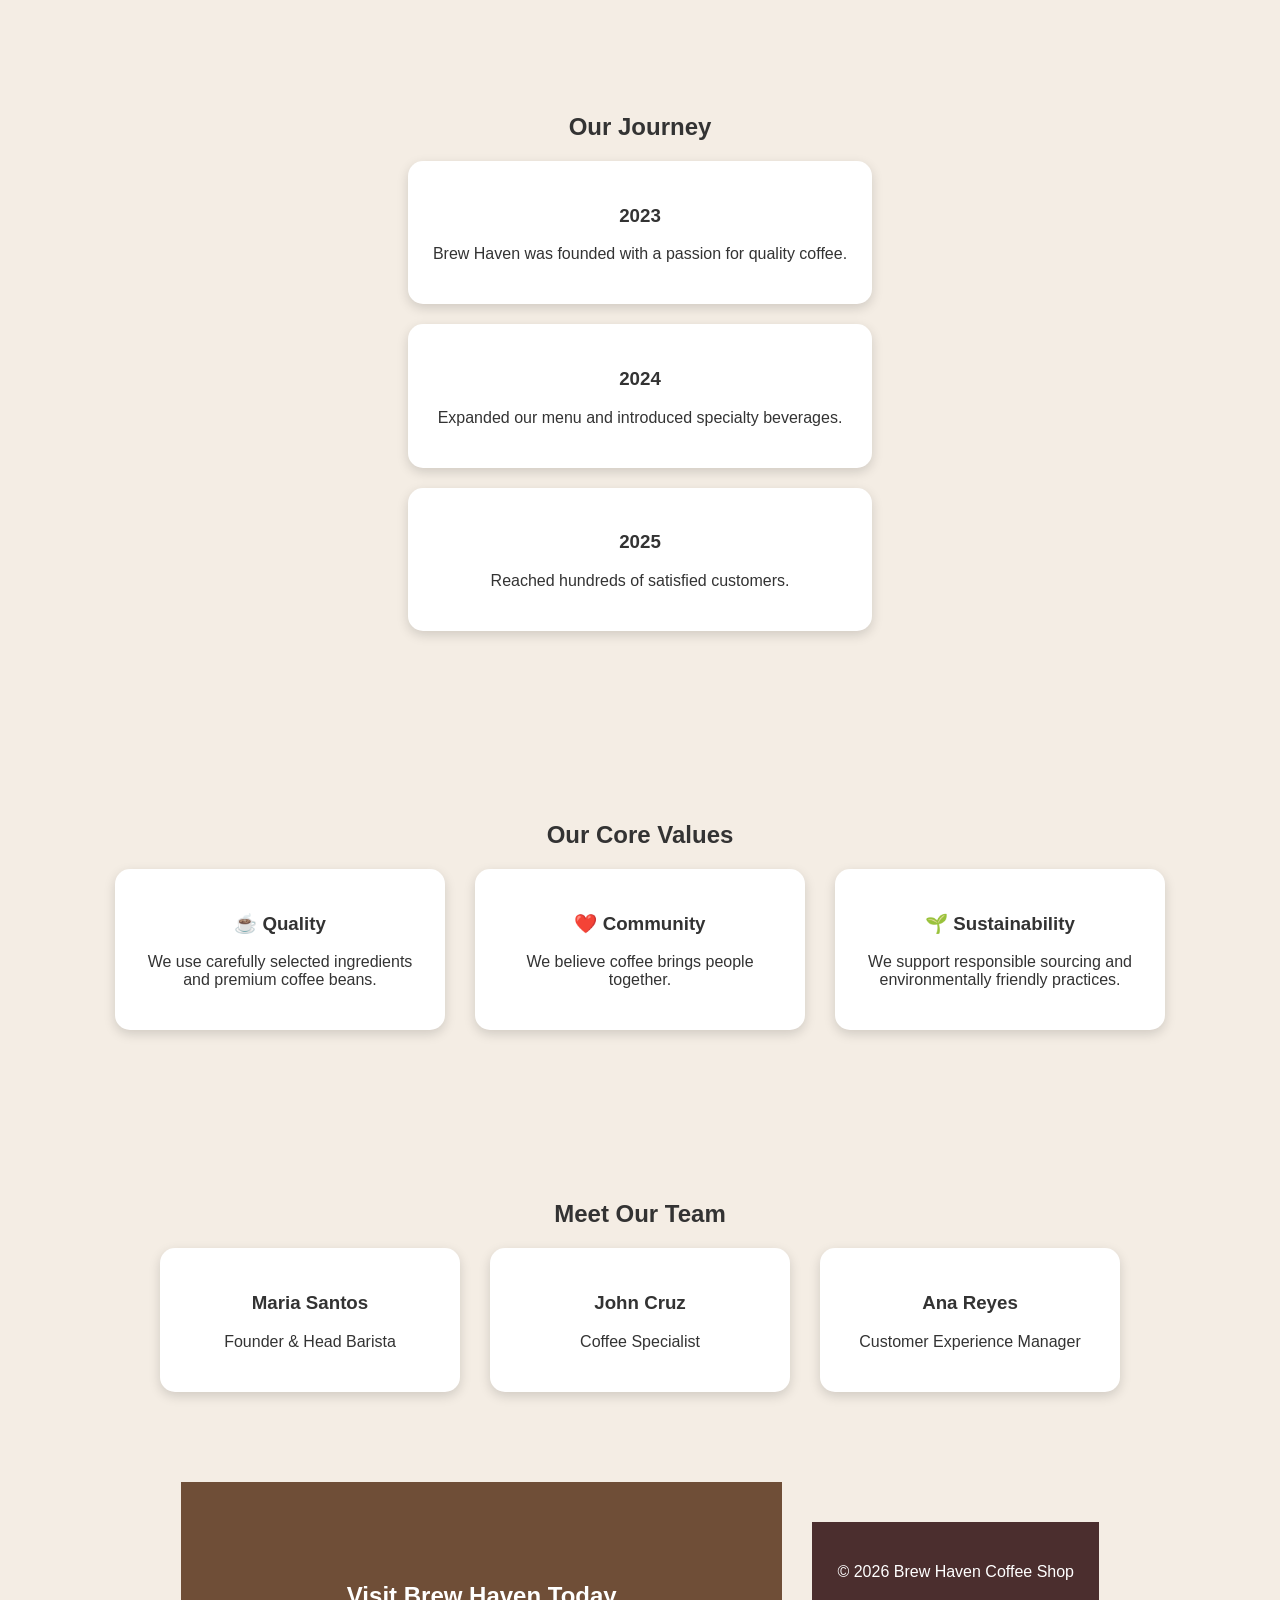
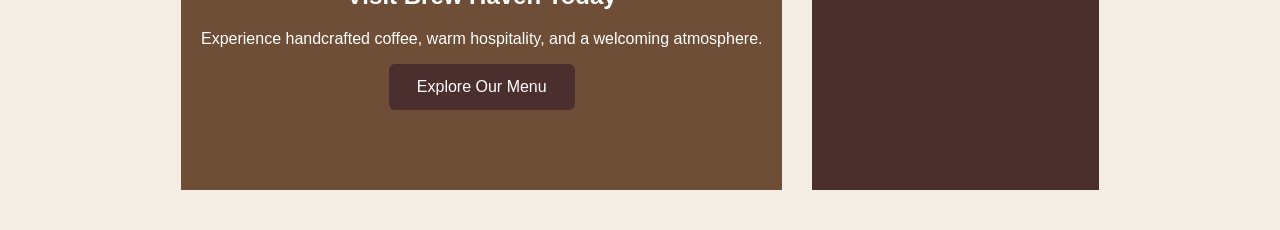
==== commit cccb6c1d: "Update about.html" ====
--- a/about.html
+++ b/about.html
@@ -105,8 +105,6 @@
 
 </section>
 
-</section>
-
 <section class="values">
 
 <h2>Our Core Values</h2>
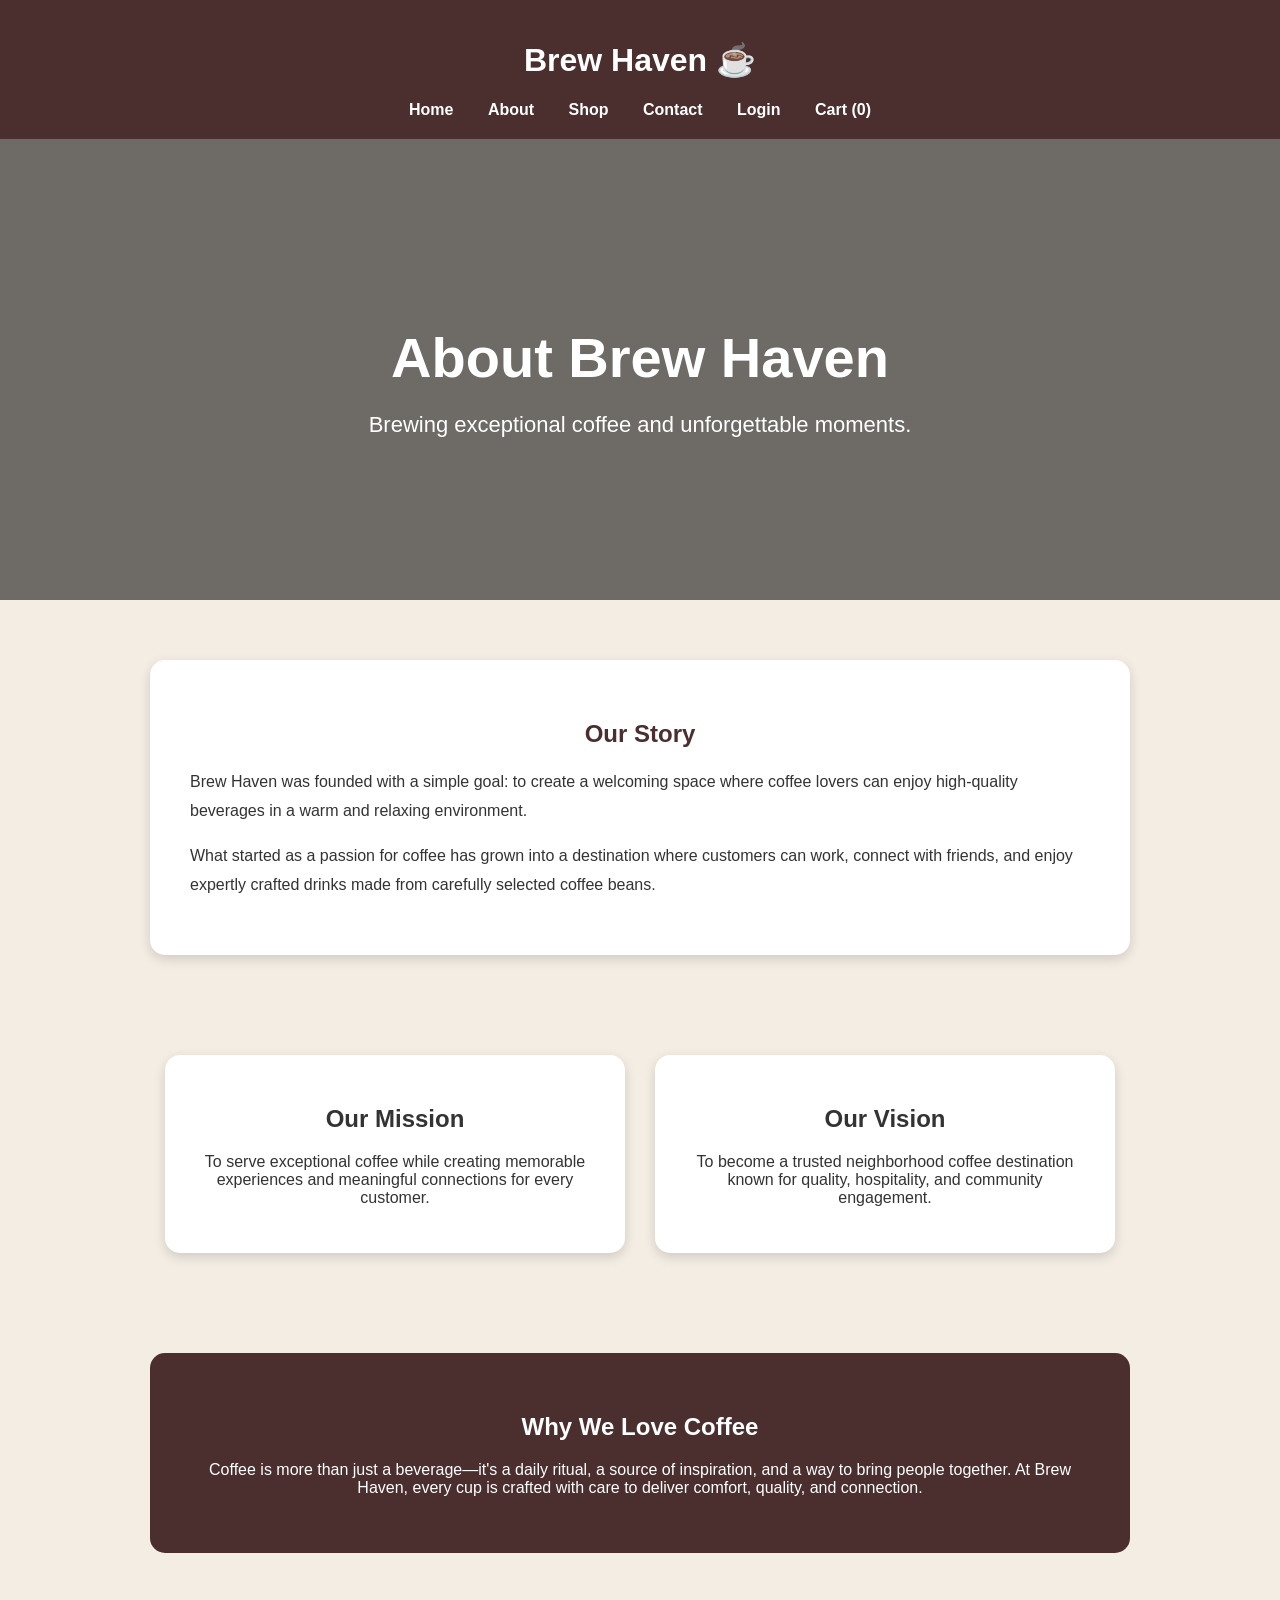
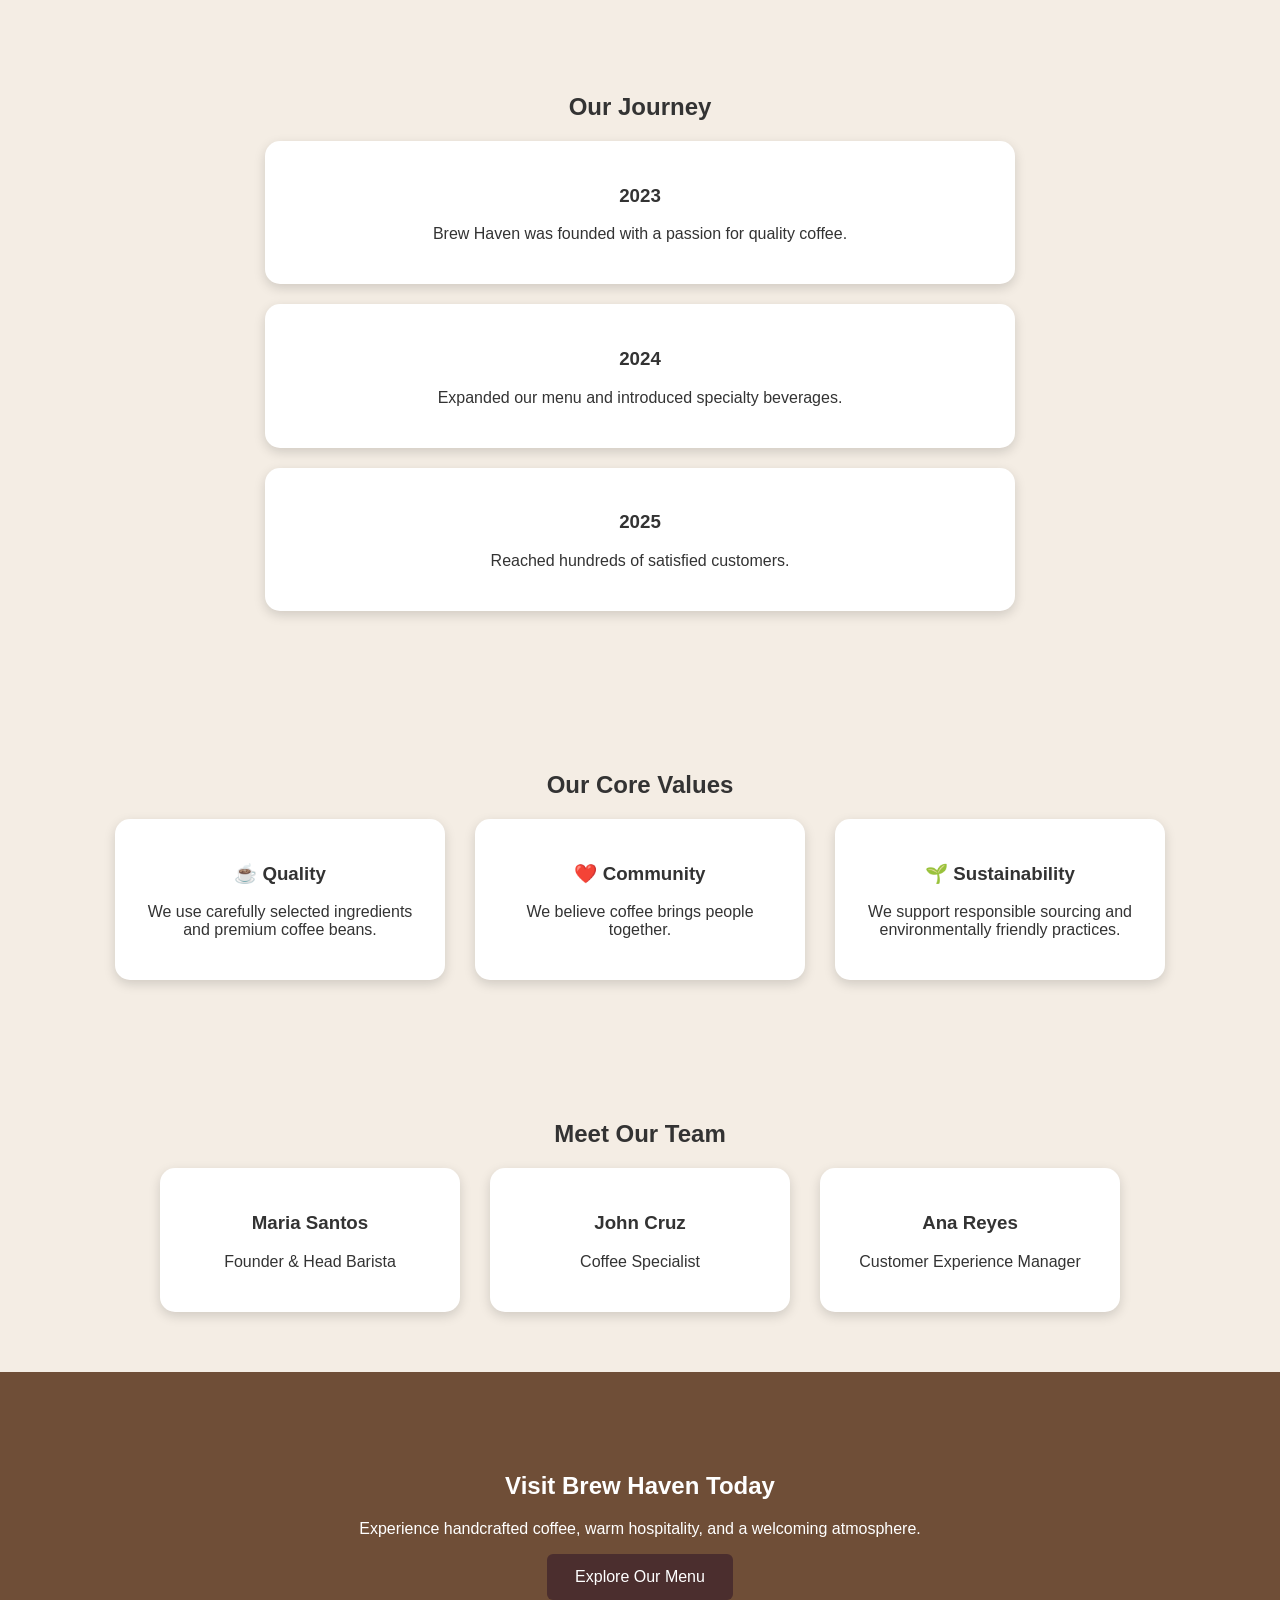
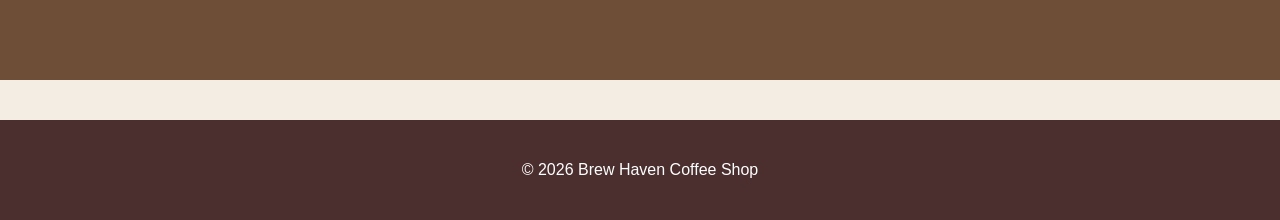
==== commit 07bcc349: "Update about.html" ====
--- a/about.html
+++ b/about.html
@@ -71,6 +71,8 @@
     </p>
 </div>
 
+</section>
+
 <section class="coffee-passion">
 
     <h2>Why We Love Coffee</h2>
